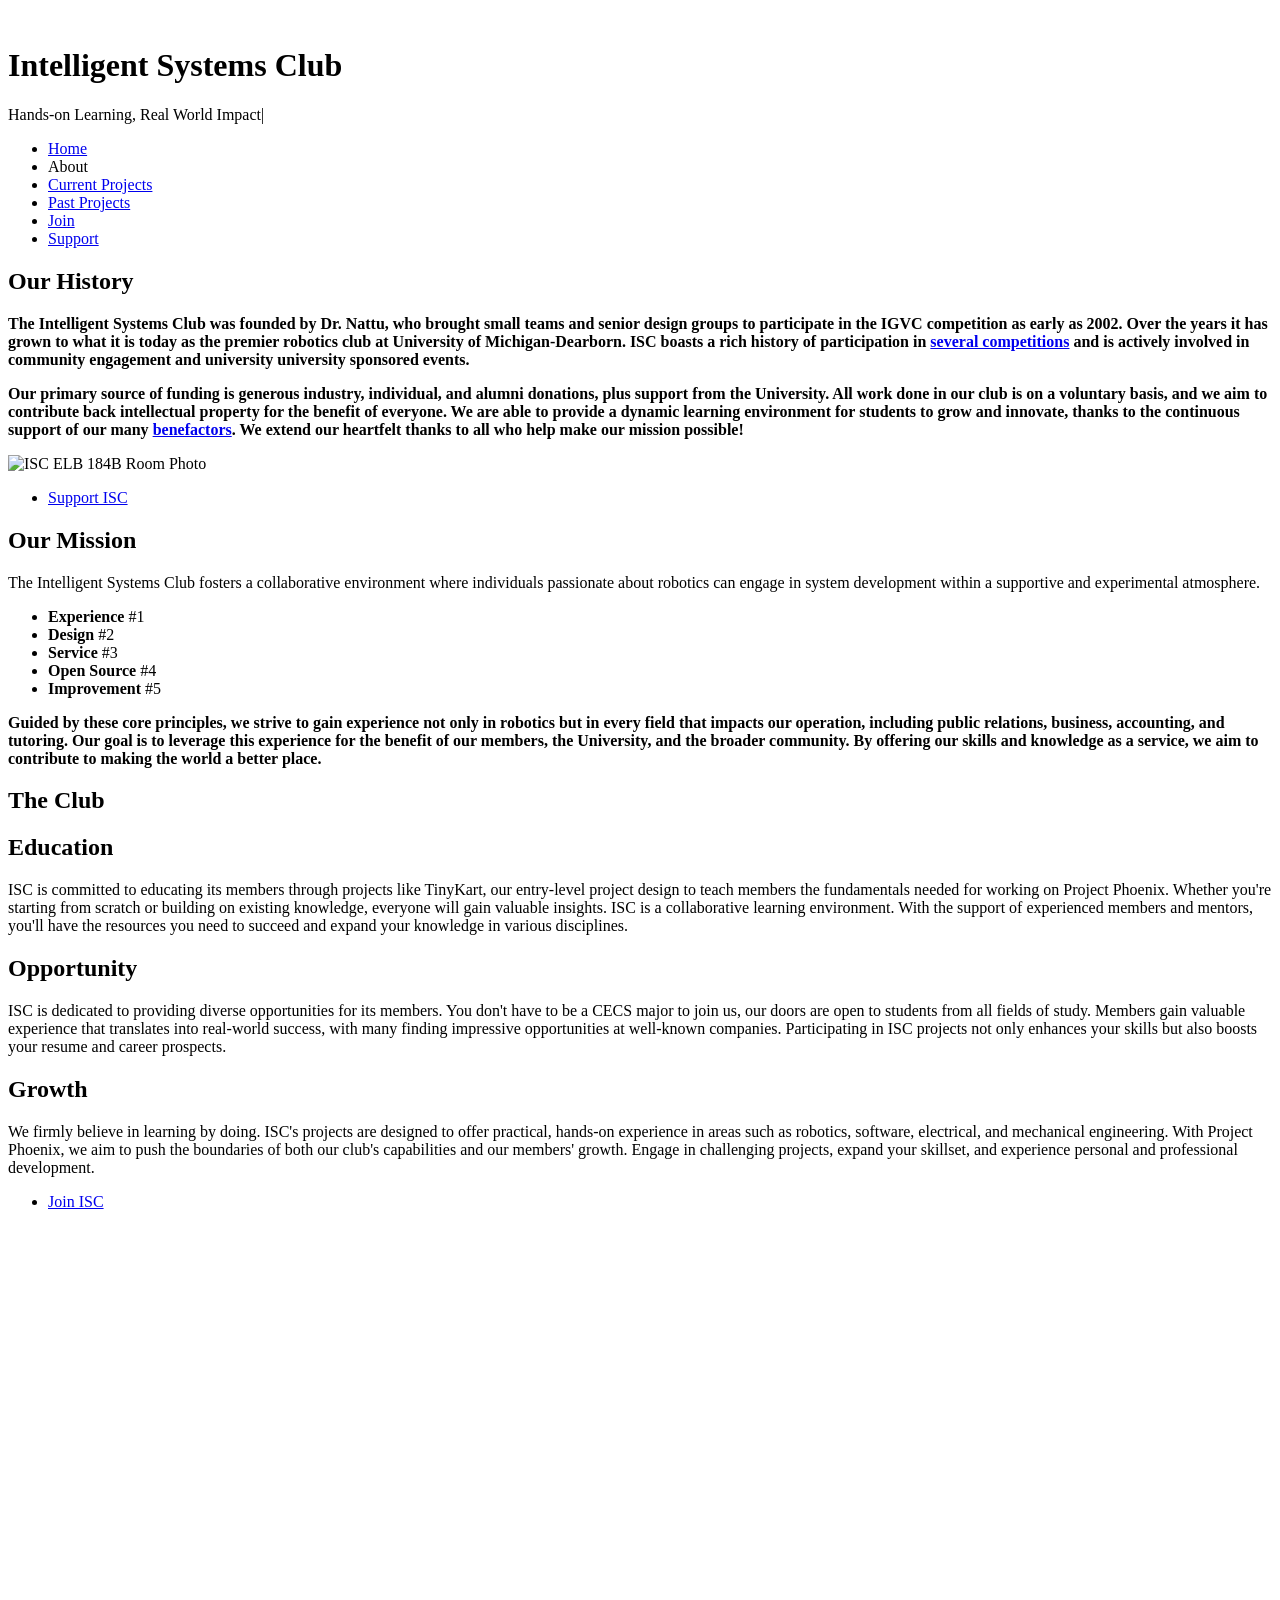
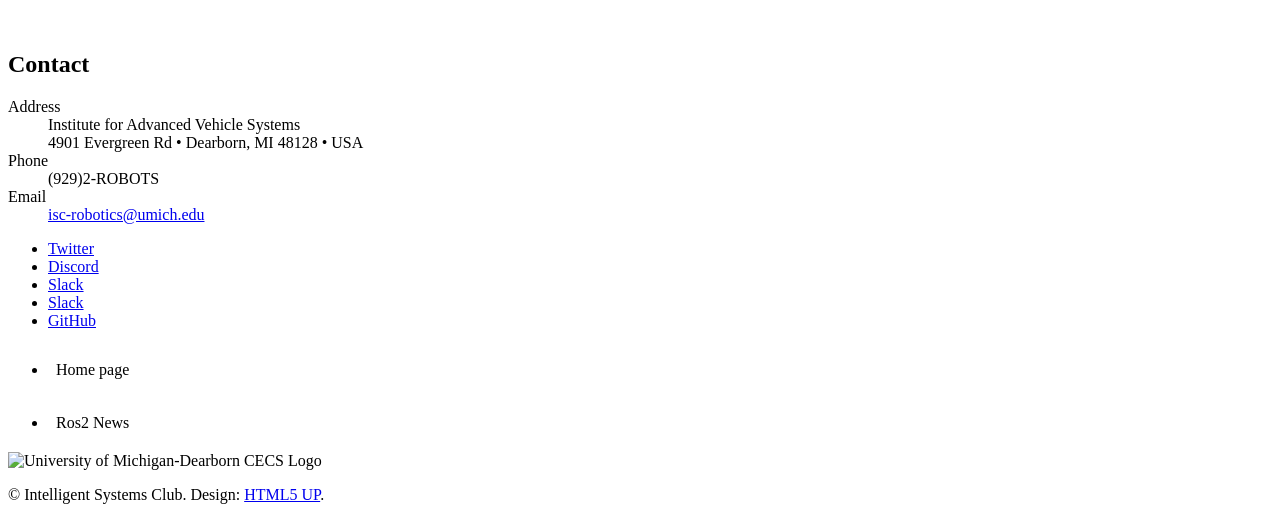
==== about.html @ 925c2d6f "Merge remote-tracking branch 'upstream/main'" ====
<!DOCTYPE HTML>
<html lang="en">
	<head>
		<title>Intelligent Systems Club</title>
		<meta charset="utf-8" />
		<meta name="viewport" content="width=device-width, initial-scale=1, user-scalable=no" />
		<link rel="icon" type="image/png" href="images/flavicon.png"/>
		<link rel="stylesheet" href="sass/bin/main.css" />
		<noscript><link rel="stylesheet" href="sass/bin/noscript.css" /></noscript>
	</head>
	<body class="is-preload">

		<!-- Wrapper -->
		<div id="wrapper">

				<!-- Header -->
				<header id="header" class="alt">
					<span class="logo"><img src="images/logo.svg" alt="" /></span>
					<h1>Intelligent Systems Club</h1>
					<p id="splash-text" style="white-space: pre">Sometimes the things we build are smart.</p>
				</header>
				<!-- Nav -->
				<nav id="nav">
					<ul>
						<li><a href="index.html">Home</a></li>
						<li><a class="active">About</a></li>
						<li><a href="current-teams.html">Current Projects</a></li>
						<li><a href="past-teams.html">Past Projects</a></li>
						<li><a href="join.html">Join</a></li>
						<li><a href="sponsors.html">Support</a></li>
					</ul>
				</nav>

				<!-- Main -->
				<div id="main">

					<!-- History -->
					<section id="history" class="main special">
						<div class="spotlight">
							<div class="content">
								<header class="major">
									<h2>Our History</h2>
								</header>
								<b>
								<p>
									The Intelligent Systems Club was founded by Dr. Nattu, who brought small teams and senior design groups to
									participate in the IGVC competition as early as 2002. Over the years it has grown to what it is today as the premier 
									robotics club at University of Michigan-Dearborn. ISC boasts a rich history of participation in 
									<a href="past-teams.html">several competitions</a> and is actively involved in community engagement and university
									university sponsored events.
								</p>
								<p>
									Our primary source of funding is generous industry, individual, and alumni donations, plus support from the University.
									All work done in our club is on a voluntary basis, and we aim to contribute back intellectual property for the benefit of
									everyone. We are able to provide a dynamic learning environment for students to grow and innovate, thanks to the continuous 
									support of our many <a href="sponsors.html">benefactors</a>. We extend our heartfelt thanks to all who help make our mission possible!
									
									
								</p>
							</b>
							</div>
							<span class="image"><img src="images/history.jpg" alt="ISC ELB 184B Room Photo" /></span>
						</div>
						<footer class="major">
							<ul class="actions special">
								
								<li><a href="https://leadersandbest.umich.edu/find/#!/give/basket/fund/326936" class="button primary">Support ISC</a></li>
							</ul>
						</footer>
					</section>
				
					<!-- Goals -->
					<section id="purpose" class="main special">
						<header class="major">
							<h2>Our Mission</h2>
							<p>
								The Intelligent Systems Club fosters a collaborative environment where 
								individuals passionate about robotics can engage in system development 
								within a supportive and experimental atmosphere.
							</p>
						</header>
						<ul class="statistics">
							<li class="style1">
								<span class="icon solid fa-graduation-cap"></span>
								<strong>Experience</strong> #1
							</li>
							<li class="style2">
								<span class="icon solid fa-drafting-compass"></span>
								<strong>Design</strong> #2
							</li>
							<li class="style3">
								<span class="icon solid fa-hands"></span>
								<strong>Service</strong> #3
							</li>
							<li class="style4">
								<span class="icon brands fa-osi"></span>
								<strong>Open Source</strong> #4
							</li>
							<li class="style5">
								<span class="icon solid fa-arrow-alt-circle-up"></span>
								<strong>Improvement</strong> #5
							</li>
						</ul>
						<p class="content">
							<b>
								Guided by these core principles, we strive to gain experience 
								not only in robotics but in every field that impacts our 
								operation, including public relations, business, accounting, 
								and tutoring. Our goal is to leverage this experience for the 
								benefit of our members, the University, and the broader 
								community. By offering our skills and knowledge as a service, 
								we aim to contribute to making the world a better place.</b>
						</p>
						
					</section>

				<!-- The Club -->
				<section id="purpose" class="main special">
					<header class="major">
						<h1>The Club</h1>
						<h2><b>Education</b></h2>
						<p> ISC is committed to educating its members through projects 
							like TinyKart, our entry-level project design to teach members
							the fundamentals needed for working on Project Phoenix.
							Whether you're starting from scratch or building on existing 
							knowledge, everyone will gain valuable insights. ISC is a  
							collaborative learning environment. With the support of 
							experienced members and mentors, you'll have the resources you 
							need to succeed and expand your knowledge in various disciplines. </p>
						<h2><b>Opportunity</b></h2>
						<p> ISC is dedicated to providing diverse opportunities for its members. 
							You don't have to be a CECS major to join us, our doors are open to 
							students from all fields of study. Members gain valuable experience 
							that translates into real-world success, with many finding impressive 
							opportunities at well-known companies. Participating in ISC projects 
							not only enhances your skills but also boosts your resume and career 
							prospects. </p>
						<h2><b>Growth</b></h2>
						<p> We firmly believe in learning by doing. ISC's projects are designed 
							to offer practical, hands-on experience in areas such as robotics, 
							software, electrical, and mechanical engineering. With Project Phoenix, 
							we aim to push the boundaries of both our club's capabilities and our 
							members' growth. Engage in challenging projects, expand your skillset, 
							and experience personal and professional development. </p>
					</header>
					
					
					<footer class="major">
						<ul class="actions special">
							<li><a href="join.html" class="button primary">Join ISC</a></li>
							
						</ul>
					</footer>
				</section>

			</div>

			<!-- Footer -->
			<footer id="footer">
				<section>
					<dl class="alt">
						<iframe src="https://calendar.google.com/calendar/embed?height=400&amp;wkst=1&amp;bgcolor=%23ffffff&amp;ctz=America%2FNew_York&amp;src=aXNjLXJvYm90aWNzQHVtaWNoLmVkdQ&amp;src=YWRkcmVzc2Jvb2sjY29udGFjdHNAZ3JvdXAudi5jYWxlbmRhci5nb29nbGUuY29t&amp;src=ZW4udXNhI2hvbGlkYXlAZ3JvdXAudi5jYWxlbmRhci5nb29nbGUuY29t&amp;color=%23039BE5&amp;color=%2333B679&amp;color=%230B8043&amp;showTitle=0&amp;showNav=0&amp;showDate=0&amp;showPrint=0&amp;showTabs=0&amp;showCalendars=0&amp;showTz=1&amp;mode=AGENDA" style="border-width:0" width="400" height="400" frameborder="0" scrolling="no"></iframe>
					</dl>
				</section>
				<section>
					<h2>Contact</h2>
					<dl class="alt">
						<dt>Address</dt>
						<dd>Institute for Advanced Vehicle Systems</dd>
						<dd>4901 Evergreen Rd &bull; Dearborn, MI 48128 &bull; USA</dd>
						<dt>Phone</dt>
						<dd>(929)2-ROBOTS</dd>
						<dt>Email</dt>
						<dd><a href="mailto:isc-robotics@umich.edu">isc-robotics@umich.edu</a></dd>
					</dl>
					<ul class="icons">
						<li><a href="https://twitter.com/iscumd" class="icon brands fa-twitter alt"><span class="label">Twitter</span></a></li>
						<li><a href="https://discord.gg/rFYJDWbCYq" class="icon brands fa-discord alt"><span class="label">Discord</span></a></li>
						<li><a href="https://iscumd.slack.com" class="icon brands fa-slack alt"><span class="label">Slack</span></a></li>
						<li><a href="https://www.youtube.com/channel/UCKsVvxFOK8rj25WXCyK6qrA" class="icon brands fa-youtube alt"><span class="label">Slack</span></a></li>
						<li><a href="https://github.com/iscumd" class="icon brands fa-github alt"><span class="label">GitHub</span></a></li>
						<p><li><a href="http://www.iscumd.com/" class='fas fa-home' style='font-size:32px'></a>&nbsp;&nbsp;Home page </p></li>
						<p><li><a href="https://www.openrobotics.org/blog/tag/ROS+2" class='fas fa-robot' style='font-size:32px'></a>&nbsp;&nbsp;Ros2 News</p></li>
					</ul>
				</section>
				<img src="images/CECS_marketing_white_HEX_LOGO.png" style="height: 50%; width: 50%; object-fit: contain" alt="University of Michigan-Dearborn CECS Logo"> 
				<p class="copyright">&copy; Intelligent Systems Club. Design: <a href="https://html5up.net">HTML5 UP</a>.</p>
			</footer>

		</div>
		<i class="fa-solid fa-robot"></i>
		<!-- Scripts -->
		<script src="js/jquery.min.js"></script>
		<script src="js/jquery.scrollex.min.js"></script>
		<script src="js/jquery.scrolly.min.js"></script>
		<script src="js/browser.min.js"></script>
		<script src="js/breakpoints.min.js"></script>
		<script src="js/util.js"></script>
		<script src="js/main.js"></script>
		<!-- This last one is our custom script, change it if needed-->
		<script src="js/common.js"></script>

	</body>
</html>
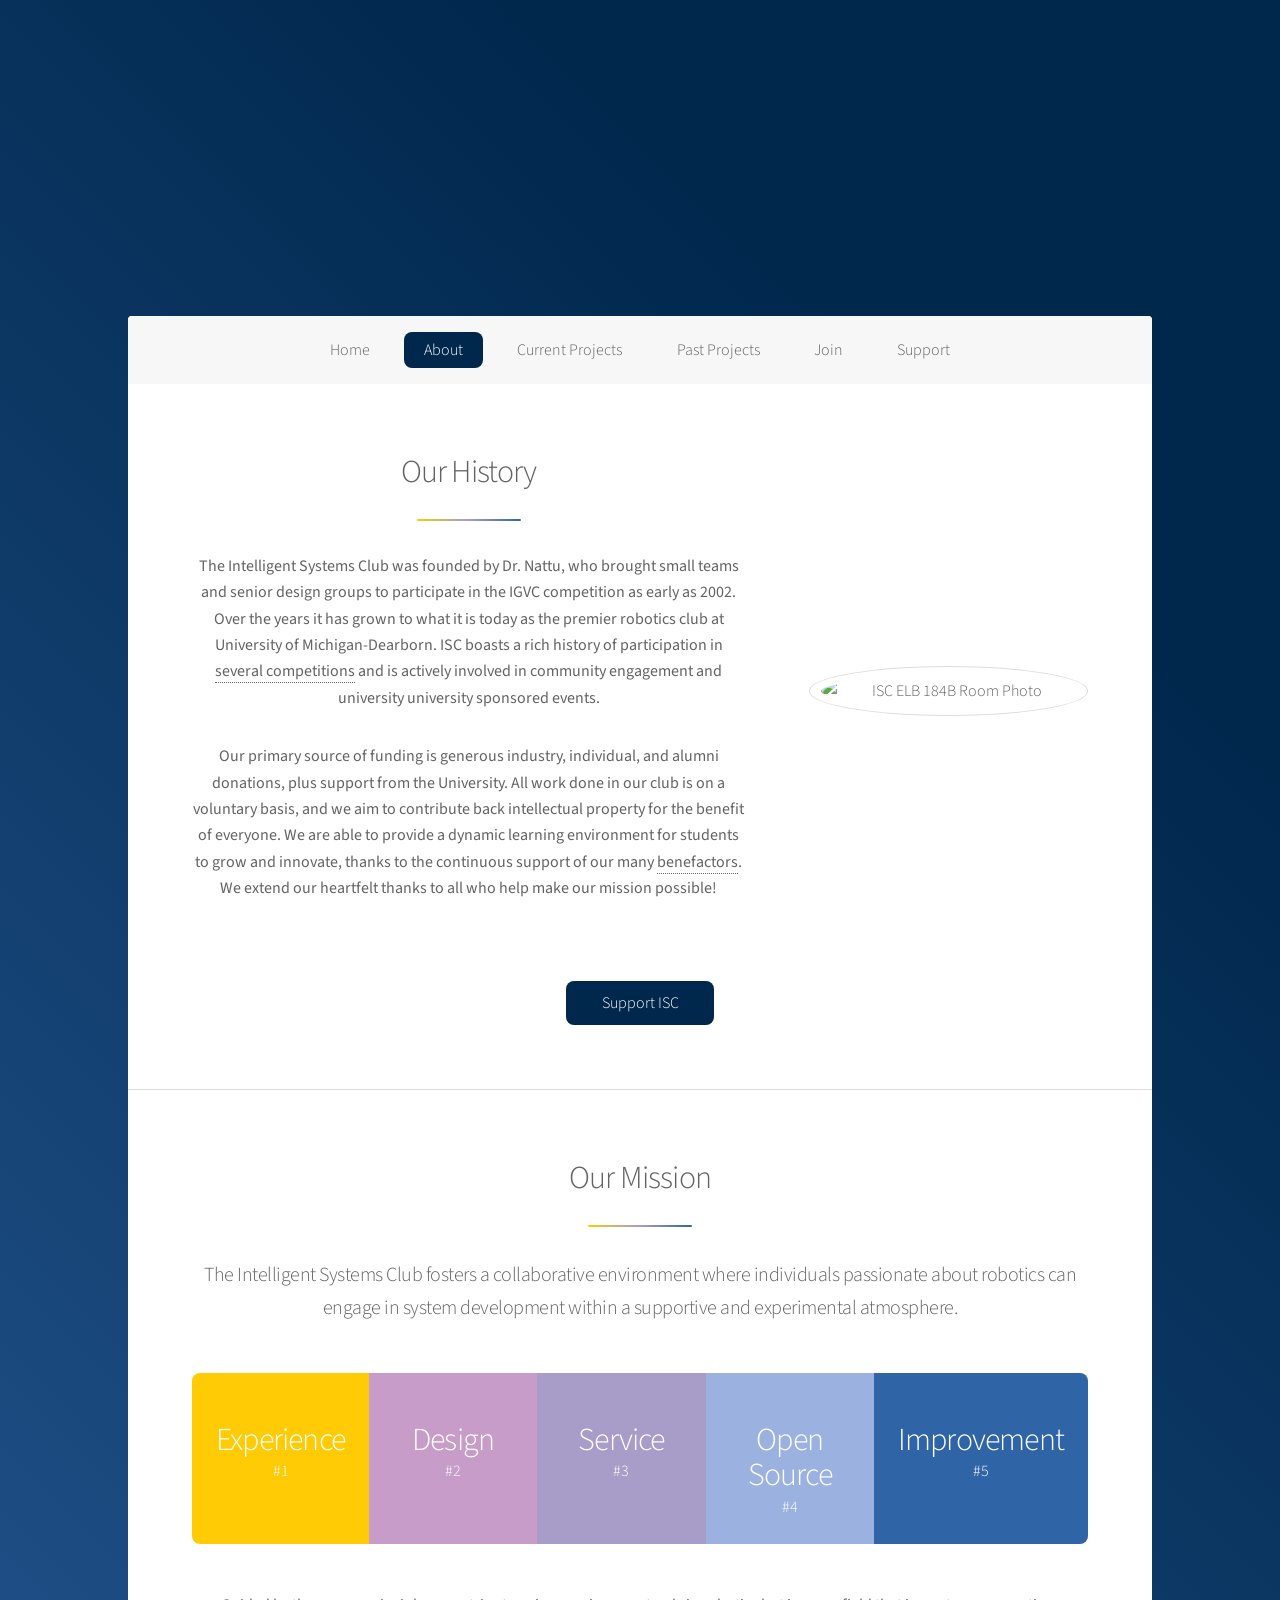
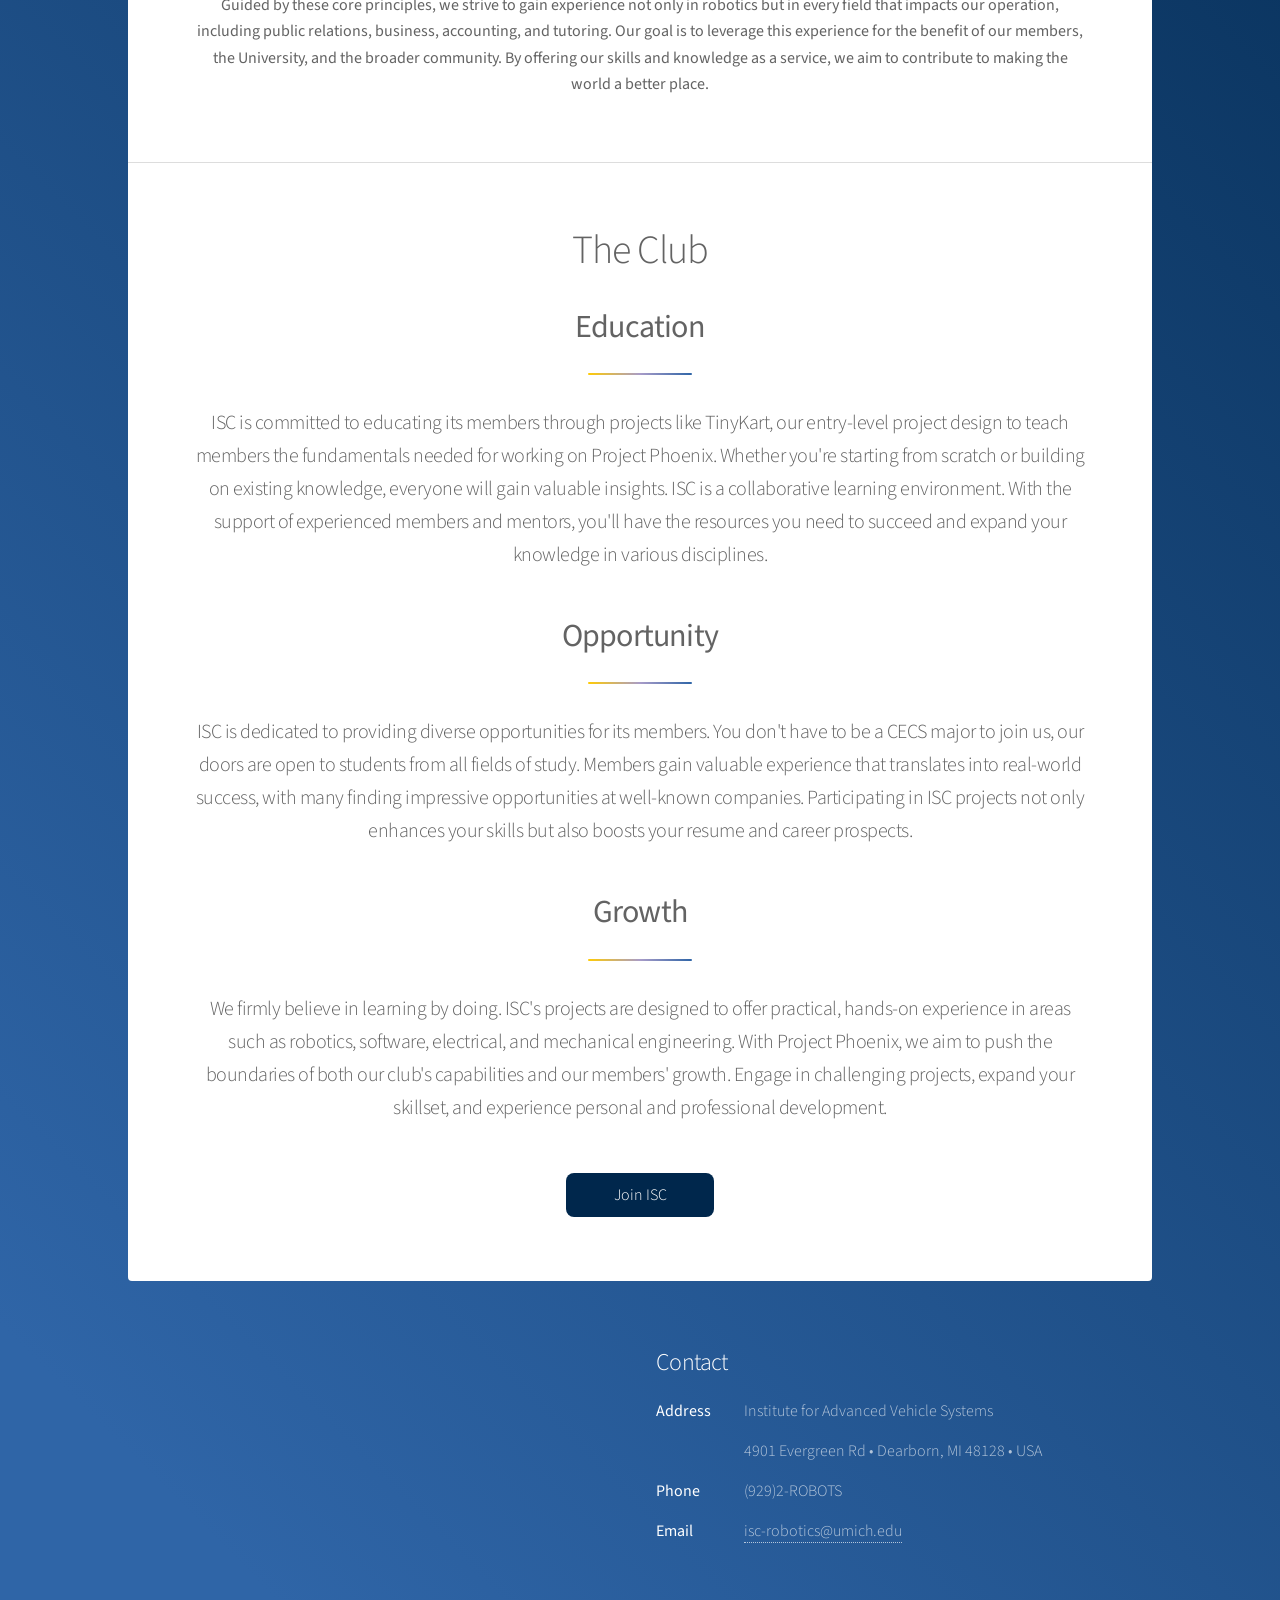
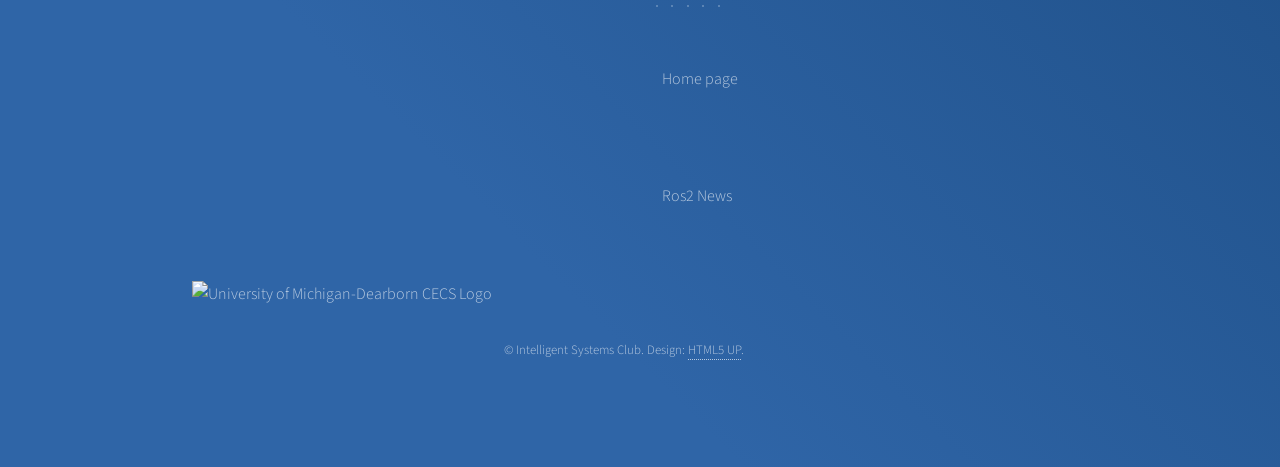
==== commit a39e4603: "Merge remote-tracking branch 'upstream/main'" ====
--- a/about.html
+++ b/about.html
@@ -12,10 +12,21 @@
 
 		<!-- Wrapper -->
 		<div id="wrapper">
+			<!-- The sliding background images -->
+			<div class="slideshow-container">
+				<div class="slideshow">					
+					<div class="slide" style="background-image: url('images/Evan.jpg');"></div>
+					<div class="slide" style="background-image: url('images/yeti_squad.jpg');"></div>
+					<div class="slide" style="background-image: url('images/team_arms.jpg');"></div>
+					<div class="slide" style="background-image: url('images/Phoenix.jpg');"></div>
+				</div>
+			</div>
 
 				<!-- Header -->
 				<header id="header" class="alt">
-					<span class="logo"><img src="images/logo.svg" alt="" /></span>
+					<span class="logo">
+						<a href="index.html"><img src="images/logo.svg" alt="" /> </a>
+					</span>
 					<h1>Intelligent Systems Club</h1>
 					<p id="splash-text" style="white-space: pre">Sometimes the things we build are smart.</p>
 				</header>
@@ -101,7 +112,7 @@
 								<strong>Improvement</strong> #5
 							</li>
 						</ul>
-						<p class="content">
+						<p>
 							<b>
 								Guided by these core principles, we strive to gain experience 
 								not only in robotics but in every field that impacts our 
@@ -159,7 +170,18 @@
 			<footer id="footer">
 				<section>
 					<dl class="alt">
-						<iframe src="https://calendar.google.com/calendar/embed?height=400&amp;wkst=1&amp;bgcolor=%23ffffff&amp;ctz=America%2FNew_York&amp;src=aXNjLXJvYm90aWNzQHVtaWNoLmVkdQ&amp;src=YWRkcmVzc2Jvb2sjY29udGFjdHNAZ3JvdXAudi5jYWxlbmRhci5nb29nbGUuY29t&amp;src=ZW4udXNhI2hvbGlkYXlAZ3JvdXAudi5jYWxlbmRhci5nb29nbGUuY29t&amp;color=%23039BE5&amp;color=%2333B679&amp;color=%230B8043&amp;showTitle=0&amp;showNav=0&amp;showDate=0&amp;showPrint=0&amp;showTabs=0&amp;showCalendars=0&amp;showTz=1&amp;mode=AGENDA" style="border-width:0" width="400" height="400" frameborder="0" scrolling="no"></iframe>
+						<div class="calendar-container">
+						
+							<iframe
+							src="https://calendar.google.com/calendar/embed?height=400&amp;wkst=1&amp;bgcolor=%23ffffff&amp;ctz=America%2FNew_York&amp;src=aXNjLXJvYm90aWNzQHVtaWNoLmVkdQ&amp;src=YWRkcmVzc2Jvb2sjY29udGFjdHNAZ3JvdXAudi5jYWxlbmRhci5nb29nbGUuY29t&amp;src=ZW4udXNhI2hvbGlkYXlAZ3JvdXAudi5jYWxlbmRhci5nb29nbGUuY29t&amp;color=%23039BE5&amp;color=%2333B679&amp;color=%230B8043&amp;showTitle=0&amp;showNav=0&amp;showDate=0&amp;showPrint=0&amp;showTabs=0&amp;showCalendars=0&amp;showTz=1&amp;mode=AGENDA"
+							style="border-width:0"
+							width="400"
+							height="400"
+							frameborder="0"
+							scrolling="no"
+						  ></iframe>
+						
+						</div>
 					</dl>
 				</section>
 				<section>
@@ -174,7 +196,8 @@
 						<dd><a href="mailto:isc-robotics@umich.edu">isc-robotics@umich.edu</a></dd>
 					</dl>
 					<ul class="icons">
-						<li><a href="https://twitter.com/iscumd" class="icon brands fa-twitter alt"><span class="label">Twitter</span></a></li>
+						<li><a href="https://www.instagram.com/umd_isc?utm_source=qr&igsh=MWVpdGk3aW53cjJ4Nw==" 
+							class="icon brands fa-instagram alt"><span class="label">instagram</span></a></li>
 						<li><a href="https://discord.gg/rFYJDWbCYq" class="icon brands fa-discord alt"><span class="label">Discord</span></a></li>
 						<li><a href="https://iscumd.slack.com" class="icon brands fa-slack alt"><span class="label">Slack</span></a></li>
 						<li><a href="https://www.youtube.com/channel/UCKsVvxFOK8rj25WXCyK6qrA" class="icon brands fa-youtube alt"><span class="label">Slack</span></a></li>
--- a/sass/bin/main.css
+++ b/sass/bin/main.css
@@ -0,0 +1,3363 @@
+@import url(fontawesome-all.min.css);
+@import "https://fonts.googleapis.com/css?family=Source+Sans+Pro:300,400";
+/*
+	Stellar by HTML5 UP
+	html5up.net | @ajlkn
+	Free for personal and commercial use under the CCA 3.0 license (html5up.net/license)
+*/
+html,
+body,
+div,
+span,
+applet,
+object,
+iframe,
+h1,
+h2,
+h3,
+h4,
+h5,
+h6,
+p,
+blockquote,
+pre,
+a,
+abbr,
+acronym,
+address,
+big,
+cite,
+code,
+del,
+dfn,
+em,
+img,
+ins,
+kbd,
+q,
+s,
+samp,
+small,
+strike,
+strong,
+sub,
+sup,
+tt,
+var,
+b,
+u,
+i,
+center,
+dl,
+dt,
+dd,
+ol,
+ul,
+li,
+fieldset,
+form,
+label,
+legend,
+table,
+caption,
+tbody,
+tfoot,
+thead,
+tr,
+th,
+td,
+article,
+aside,
+canvas,
+details,
+embed,
+figure,
+figcaption,
+footer,
+header,
+hgroup,
+menu,
+nav,
+output,
+ruby,
+section,
+summary,
+time,
+mark,
+audio,
+video {
+  margin: 0;
+  padding: 0;
+  border: 0;
+  font-size: 100%;
+  font: inherit;
+  vertical-align: baseline;
+}
+
+article,
+aside,
+details,
+figcaption,
+figure,
+footer,
+header,
+hgroup,
+menu,
+nav,
+section {
+  display: block;
+}
+
+body {
+  line-height: 1;
+}
+
+ol,
+ul {
+  list-style: none;
+}
+
+blockquote,
+q {
+  quotes: none;
+}
+blockquote:before,
+blockquote:after,
+q:before,
+q:after {
+  content: "";
+  content: none;
+}
+
+table {
+  border-collapse: collapse;
+  border-spacing: 0;
+}
+
+body {
+  -webkit-text-size-adjust: none;
+}
+
+mark {
+  background-color: transparent;
+  color: inherit;
+}
+
+input::-moz-focus-inner {
+  border: 0;
+  padding: 0;
+}
+
+input,
+select,
+textarea {
+  -moz-appearance: none;
+  -webkit-appearance: none;
+  -ms-appearance: none;
+  appearance: none;
+}
+
+/* Basic */
+@-ms-viewport {
+  width: device-width;
+}
+body {
+  -ms-overflow-style: scrollbar;
+}
+
+@media screen and (max-width: 480px) {
+  html,
+  body {
+    min-width: 320px;
+  }
+}
+html {
+  box-sizing: border-box;
+}
+
+*,
+*:before,
+*:after {
+  box-sizing: inherit;
+}
+
+body {
+  background-color: #935d8c;
+  background-image: url("images/overlay.png"),
+    -moz-linear-gradient(45deg, #2f65a7 15%, #00274c 85%);
+  background-image: url("images/overlay.png"),
+    -webkit-linear-gradient(45deg, #2f65a7 15%, #00274c 85%);
+  background-image: url("images/overlay.png"),
+    -ms-linear-gradient(45deg, #2f65a7 15%, #00274c 85%);
+  background-image: url("images/overlay.png"),
+    linear-gradient(45deg, #2f65a7 15%, #00274c 85%);
+}
+body.is-preload *,
+body.is-preload *:before,
+body.is-preload *:after {
+  -moz-animation: none !important;
+  -webkit-animation: none !important;
+  -ms-animation: none !important;
+  animation: none !important;
+  -moz-transition: none !important;
+  -webkit-transition: none !important;
+  -ms-transition: none !important;
+  transition: none !important;
+}
+
+/* Type */
+body {
+  background-color: #935d8c;
+  color: rgba(255, 255, 255, 0.65);
+}
+
+body,
+input,
+select,
+textarea {
+  font-family: "Source Sans Pro", Helvetica, sans-serif;
+  font-size: 17pt;
+  font-weight: 300;
+  line-height: 1.65;
+}
+@media screen and (max-width: 1680px) {
+  body,
+  input,
+  select,
+  textarea {
+    font-size: 14pt;
+  }
+}
+@media screen and (max-width: 1280px) {
+  body,
+  input,
+  select,
+  textarea {
+    font-size: 12pt;
+  }
+}
+@media screen and (max-width: 360px) {
+  body,
+  input,
+  select,
+  textarea {
+    font-size: 11pt;
+  }
+}
+
+a {
+  -moz-transition: color 0.2s ease, border-bottom 0.2s ease;
+  -webkit-transition: color 0.2s ease, border-bottom 0.2s ease;
+  -ms-transition: color 0.2s ease, border-bottom 0.2s ease;
+  transition: color 0.2s ease, border-bottom 0.2s ease;
+  text-decoration: none;
+  border-bottom: dotted 1px;
+  color: inherit;
+}
+a:hover {
+  border-bottom-color: transparent;
+}
+
+strong,
+b {
+  font-weight: 400;
+}
+
+em,
+i {
+  font-style: italic;
+}
+
+p {
+  margin: 0 0 2em 0;
+}
+p.content {
+  -moz-columns: 20em 2;
+  -webkit-columns: 20em 2;
+  -ms-columns: 20em 2;
+  columns: 20em 2;
+  -moz-column-gap: 2em;
+  -webkit-column-gap: 2em;
+  -ms-column-gap: 2em;
+  column-gap: 2em;
+  text-align: justify;
+}
+
+h1,
+h2,
+h3,
+h4,
+h5,
+h6 {
+  font-weight: 300;
+  line-height: 1.5;
+  margin: 0 0 0.7em 0;
+  letter-spacing: -0.025em;
+}
+h1 a,
+h2 a,
+h3 a,
+h4 a,
+h5 a,
+h6 a {
+  color: inherit;
+  text-decoration: none;
+}
+
+h1 {
+  font-size: 2.5em;
+  line-height: 1.2;
+}
+
+h2 {
+  font-size: 1.5em;
+}
+
+h3 {
+  font-size: 1.25em;
+}
+
+h4 {
+  font-size: 1.1em;
+}
+
+h5 {
+  font-size: 0.9em;
+}
+
+h6 {
+  font-size: 0.7em;
+}
+
+@media screen and (max-width: 736px) {
+  h1 {
+    font-size: 2em;
+  }
+}
+sub {
+  font-size: 0.8em;
+  position: relative;
+  top: 0.5em;
+}
+
+sup {
+  font-size: 0.8em;
+  position: relative;
+  top: -0.5em;
+}
+
+blockquote {
+  border-left: solid 4px;
+  font-style: italic;
+  margin: 0 0 2em 0;
+  padding: 0.5em 0 0.5em 2em;
+}
+
+code {
+  border-radius: 8px;
+  border: solid 1px;
+  font-family: "Courier New", monospace;
+  font-size: 0.9em;
+  margin: 0 0.25em;
+  padding: 0.25em 0.65em;
+}
+
+pre {
+  -webkit-overflow-scrolling: touch;
+  font-family: "Courier New", monospace;
+  font-size: 0.9em;
+  margin: 0 0 2em 0;
+}
+pre code {
+  display: block;
+  line-height: 1.75;
+  padding: 1em 1.5em;
+  overflow-x: auto;
+}
+
+hr {
+  border: 0;
+  border-bottom: solid 1px;
+  margin: 2em 0;
+}
+hr.major {
+  margin: 3em 0;
+}
+
+.align-left {
+  text-align: left;
+}
+
+.align-center {
+  text-align: center;
+}
+
+.align-right {
+  text-align: right;
+}
+
+input,
+select,
+textarea {
+  color: #ffffff;
+}
+
+a:hover {
+  color: #ffffff;
+}
+
+strong,
+b {
+  color: #ffffff;
+}
+
+h1,
+h2,
+h3,
+h4,
+h5,
+h6 {
+  color: #ffffff;
+}
+
+blockquote {
+  border-left-color: rgba(255, 255, 255, 0.35);
+}
+
+code {
+  background: rgba(255, 255, 255, 0.075);
+  border-color: rgba(255, 255, 255, 0.35);
+}
+
+hr {
+  border-bottom-color: rgba(255, 255, 255, 0.35);
+}
+
+/* Row */
+.row {
+  display: flex;
+  flex-wrap: wrap;
+  box-sizing: border-box;
+  align-items: stretch;
+}
+.row > * {
+  box-sizing: border-box;
+}
+.row.gtr-uniform > * > :last-child {
+  margin-bottom: 0;
+}
+.row.aln-left {
+  justify-content: flex-start;
+}
+.row.aln-center {
+  justify-content: center;
+}
+.row.aln-right {
+  justify-content: flex-end;
+}
+.row.aln-top {
+  align-items: flex-start;
+}
+.row.aln-middle {
+  align-items: center;
+}
+.row.aln-bottom {
+  align-items: flex-end;
+}
+.row > .imp {
+  order: -1;
+}
+.row > .col-1 {
+  width: 8.3333333333%;
+}
+.row > .off-1 {
+  margin-left: 8.3333333333%;
+}
+.row > .col-2 {
+  width: 16.6666666667%;
+}
+.row > .off-2 {
+  margin-left: 16.6666666667%;
+}
+.row > .col-3 {
+  width: 25%;
+}
+.row > .off-3 {
+  margin-left: 25%;
+}
+.row > .col-4 {
+  width: 33.3333333333%;
+}
+.row > .off-4 {
+  margin-left: 33.3333333333%;
+}
+.row > .col-5 {
+  width: 41.6666666667%;
+}
+.row > .off-5 {
+  margin-left: 41.6666666667%;
+}
+.row > .col-6 {
+  width: 50%;
+}
+.row > .off-6 {
+  margin-left: 50%;
+}
+.row > .col-7 {
+  width: 58.3333333333%;
+}
+.row > .off-7 {
+  margin-left: 58.3333333333%;
+}
+.row > .col-8 {
+  width: 66.6666666667%;
+}
+.row > .off-8 {
+  margin-left: 66.6666666667%;
+}
+.row > .col-9 {
+  width: 75%;
+}
+.row > .off-9 {
+  margin-left: 75%;
+}
+.row > .col-10 {
+  width: 83.3333333333%;
+}
+.row > .off-10 {
+  margin-left: 83.3333333333%;
+}
+.row > .col-11 {
+  width: 91.6666666667%;
+}
+.row > .off-11 {
+  margin-left: 91.6666666667%;
+}
+.row > .col-12 {
+  width: 100%;
+}
+.row > .off-12 {
+  margin-left: 100%;
+}
+.row.gtr-0 {
+  margin-top: 0;
+  margin-left: 0em;
+}
+.row.gtr-0 > * {
+  padding: 0 0 0 0em;
+}
+.row.gtr-0.gtr-uniform {
+  margin-top: 0em;
+}
+.row.gtr-0.gtr-uniform > * {
+  padding-top: 0em;
+}
+.row.gtr-25 {
+  margin-top: 0;
+  margin-left: -0.375em;
+}
+.row.gtr-25 > * {
+  padding: 0 0 0 0.375em;
+}
+.row.gtr-25.gtr-uniform {
+  margin-top: -0.375em;
+}
+.row.gtr-25.gtr-uniform > * {
+  padding-top: 0.375em;
+}
+.row.gtr-50 {
+  margin-top: 0;
+  margin-left: -0.75em;
+}
+.row.gtr-50 > * {
+  padding: 0 0 0 0.75em;
+}
+.row.gtr-50.gtr-uniform {
+  margin-top: -0.75em;
+}
+.row.gtr-50.gtr-uniform > * {
+  padding-top: 0.75em;
+}
+.row {
+  margin-top: 0;
+  margin-left: -1.5em;
+}
+.row > * {
+  padding: 0 0 0 1.5em;
+}
+.row.gtr-uniform {
+  margin-top: -1.5em;
+}
+.row.gtr-uniform > * {
+  padding-top: 1.5em;
+}
+.row.gtr-150 {
+  margin-top: 0;
+  margin-left: -2.25em;
+}
+.row.gtr-150 > * {
+  padding: 0 0 0 2.25em;
+}
+.row.gtr-150.gtr-uniform {
+  margin-top: -2.25em;
+}
+.row.gtr-150.gtr-uniform > * {
+  padding-top: 2.25em;
+}
+.row.gtr-200 {
+  margin-top: 0;
+  margin-left: -3em;
+}
+.row.gtr-200 > * {
+  padding: 0 0 0 3em;
+}
+.row.gtr-200.gtr-uniform {
+  margin-top: -3em;
+}
+.row.gtr-200.gtr-uniform > * {
+  padding-top: 3em;
+}
+@media screen and (max-width: 1680px) {
+  .row {
+    display: flex;
+    flex-wrap: wrap;
+    box-sizing: border-box;
+    align-items: stretch;
+  }
+  .row > * {
+    box-sizing: border-box;
+  }
+  .row.gtr-uniform > * > :last-child {
+    margin-bottom: 0;
+  }
+  .row.aln-left {
+    justify-content: flex-start;
+  }
+  .row.aln-center {
+    justify-content: center;
+  }
+  .row.aln-right {
+    justify-content: flex-end;
+  }
+  .row.aln-top {
+    align-items: flex-start;
+  }
+  .row.aln-middle {
+    align-items: center;
+  }
+  .row.aln-bottom {
+    align-items: flex-end;
+  }
+  .row > .imp-xlarge {
+    order: -1;
+  }
+  .row > .col-1-xlarge {
+    width: 8.3333333333%;
+  }
+  .row > .off-1-xlarge {
+    margin-left: 8.3333333333%;
+  }
+  .row > .col-2-xlarge {
+    width: 16.6666666667%;
+  }
+  .row > .off-2-xlarge {
+    margin-left: 16.6666666667%;
+  }
+  .row > .col-3-xlarge {
+    width: 25%;
+  }
+  .row > .off-3-xlarge {
+    margin-left: 25%;
+  }
+  .row > .col-4-xlarge {
+    width: 33.3333333333%;
+  }
+  .row > .off-4-xlarge {
+    margin-left: 33.3333333333%;
+  }
+  .row > .col-5-xlarge {
+    width: 41.6666666667%;
+  }
+  .row > .off-5-xlarge {
+    margin-left: 41.6666666667%;
+  }
+  .row > .col-6-xlarge {
+    width: 50%;
+  }
+  .row > .off-6-xlarge {
+    margin-left: 50%;
+  }
+  .row > .col-7-xlarge {
+    width: 58.3333333333%;
+  }
+  .row > .off-7-xlarge {
+    margin-left: 58.3333333333%;
+  }
+  .row > .col-8-xlarge {
+    width: 66.6666666667%;
+  }
+  .row > .off-8-xlarge {
+    margin-left: 66.6666666667%;
+  }
+  .row > .col-9-xlarge {
+    width: 75%;
+  }
+  .row > .off-9-xlarge {
+    margin-left: 75%;
+  }
+  .row > .col-10-xlarge {
+    width: 83.3333333333%;
+  }
+  .row > .off-10-xlarge {
+    margin-left: 83.3333333333%;
+  }
+  .row > .col-11-xlarge {
+    width: 91.6666666667%;
+  }
+  .row > .off-11-xlarge {
+    margin-left: 91.6666666667%;
+  }
+  .row > .col-12-xlarge {
+    width: 100%;
+  }
+  .row > .off-12-xlarge {
+    margin-left: 100%;
+  }
+  .row.gtr-0 {
+    margin-top: 0;
+    margin-left: 0em;
+  }
+  .row.gtr-0 > * {
+    padding: 0 0 0 0em;
+  }
+  .row.gtr-0.gtr-uniform {
+    margin-top: 0em;
+  }
+  .row.gtr-0.gtr-uniform > * {
+    padding-top: 0em;
+  }
+  .row.gtr-25 {
+    margin-top: 0;
+    margin-left: -0.375em;
+  }
+  .row.gtr-25 > * {
+    padding: 0 0 0 0.375em;
+  }
+  .row.gtr-25.gtr-uniform {
+    margin-top: -0.375em;
+  }
+  .row.gtr-25.gtr-uniform > * {
+    padding-top: 0.375em;
+  }
+  .row.gtr-50 {
+    margin-top: 0;
+    margin-left: -0.75em;
+  }
+  .row.gtr-50 > * {
+    padding: 0 0 0 0.75em;
+  }
+  .row.gtr-50.gtr-uniform {
+    margin-top: -0.75em;
+  }
+  .row.gtr-50.gtr-uniform > * {
+    padding-top: 0.75em;
+  }
+  .row {
+    margin-top: 0;
+    margin-left: -1.5em;
+  }
+  .row > * {
+    padding: 0 0 0 1.5em;
+  }
+  .row.gtr-uniform {
+    margin-top: -1.5em;
+  }
+  .row.gtr-uniform > * {
+    padding-top: 1.5em;
+  }
+  .row.gtr-150 {
+    margin-top: 0;
+    margin-left: -2.25em;
+  }
+  .row.gtr-150 > * {
+    padding: 0 0 0 2.25em;
+  }
+  .row.gtr-150.gtr-uniform {
+    margin-top: -2.25em;
+  }
+  .row.gtr-150.gtr-uniform > * {
+    padding-top: 2.25em;
+  }
+  .row.gtr-200 {
+    margin-top: 0;
+    margin-left: -3em;
+  }
+  .row.gtr-200 > * {
+    padding: 0 0 0 3em;
+  }
+  .row.gtr-200.gtr-uniform {
+    margin-top: -3em;
+  }
+  .row.gtr-200.gtr-uniform > * {
+    padding-top: 3em;
+  }
+}
+@media screen and (max-width: 1280px) {
+  .row {
+    display: flex;
+    flex-wrap: wrap;
+    box-sizing: border-box;
+    align-items: stretch;
+  }
+  .row > * {
+    box-sizing: border-box;
+  }
+  .row.gtr-uniform > * > :last-child {
+    margin-bottom: 0;
+  }
+  .row.aln-left {
+    justify-content: flex-start;
+  }
+  .row.aln-center {
+    justify-content: center;
+  }
+  .row.aln-right {
+    justify-content: flex-end;
+  }
+  .row.aln-top {
+    align-items: flex-start;
+  }
+  .row.aln-middle {
+    align-items: center;
+  }
+  .row.aln-bottom {
+    align-items: flex-end;
+  }
+  .row > .imp-large {
+    order: -1;
+  }
+  .row > .col-1-large {
+    width: 8.3333333333%;
+  }
+  .row > .off-1-large {
+    margin-left: 8.3333333333%;
+  }
+  .row > .col-2-large {
+    width: 16.6666666667%;
+  }
+  .row > .off-2-large {
+    margin-left: 16.6666666667%;
+  }
+  .row > .col-3-large {
+    width: 25%;
+  }
+  .row > .off-3-large {
+    margin-left: 25%;
+  }
+  .row > .col-4-large {
+    width: 33.3333333333%;
+  }
+  .row > .off-4-large {
+    margin-left: 33.3333333333%;
+  }
+  .row > .col-5-large {
+    width: 41.6666666667%;
+  }
+  .row > .off-5-large {
+    margin-left: 41.6666666667%;
+  }
+  .row > .col-6-large {
+    width: 50%;
+  }
+  .row > .off-6-large {
+    margin-left: 50%;
+  }
+  .row > .col-7-large {
+    width: 58.3333333333%;
+  }
+  .row > .off-7-large {
+    margin-left: 58.3333333333%;
+  }
+  .row > .col-8-large {
+    width: 66.6666666667%;
+  }
+  .row > .off-8-large {
+    margin-left: 66.6666666667%;
+  }
+  .row > .col-9-large {
+    width: 75%;
+  }
+  .row > .off-9-large {
+    margin-left: 75%;
+  }
+  .row > .col-10-large {
+    width: 83.3333333333%;
+  }
+  .row > .off-10-large {
+    margin-left: 83.3333333333%;
+  }
+  .row > .col-11-large {
+    width: 91.6666666667%;
+  }
+  .row > .off-11-large {
+    margin-left: 91.6666666667%;
+  }
+  .row > .col-12-large {
+    width: 100%;
+  }
+  .row > .off-12-large {
+    margin-left: 100%;
+  }
+  .row.gtr-0 {
+    margin-top: 0;
+    margin-left: 0em;
+  }
+  .row.gtr-0 > * {
+    padding: 0 0 0 0em;
+  }
+  .row.gtr-0.gtr-uniform {
+    margin-top: 0em;
+  }
+  .row.gtr-0.gtr-uniform > * {
+    padding-top: 0em;
+  }
+  .row.gtr-25 {
+    margin-top: 0;
+    margin-left: -0.375em;
+  }
+  .row.gtr-25 > * {
+    padding: 0 0 0 0.375em;
+  }
+  .row.gtr-25.gtr-uniform {
+    margin-top: -0.375em;
+  }
+  .row.gtr-25.gtr-uniform > * {
+    padding-top: 0.375em;
+  }
+  .row.gtr-50 {
+    margin-top: 0;
+    margin-left: -0.75em;
+  }
+  .row.gtr-50 > * {
+    padding: 0 0 0 0.75em;
+  }
+  .row.gtr-50.gtr-uniform {
+    margin-top: -0.75em;
+  }
+  .row.gtr-50.gtr-uniform > * {
+    padding-top: 0.75em;
+  }
+  .row {
+    margin-top: 0;
+    margin-left: -1.5em;
+  }
+  .row > * {
+    padding: 0 0 0 1.5em;
+  }
+  .row.gtr-uniform {
+    margin-top: -1.5em;
+  }
+  .row.gtr-uniform > * {
+    padding-top: 1.5em;
+  }
+  .row.gtr-150 {
+    margin-top: 0;
+    margin-left: -2.25em;
+  }
+  .row.gtr-150 > * {
+    padding: 0 0 0 2.25em;
+  }
+  .row.gtr-150.gtr-uniform {
+    margin-top: -2.25em;
+  }
+  .row.gtr-150.gtr-uniform > * {
+    padding-top: 2.25em;
+  }
+  .row.gtr-200 {
+    margin-top: 0;
+    margin-left: -3em;
+  }
+  .row.gtr-200 > * {
+    padding: 0 0 0 3em;
+  }
+  .row.gtr-200.gtr-uniform {
+    margin-top: -3em;
+  }
+  .row.gtr-200.gtr-uniform > * {
+    padding-top: 3em;
+  }
+}
+@media screen and (max-width: 980px) {
+  .row {
+    display: flex;
+    flex-wrap: wrap;
+    box-sizing: border-box;
+    align-items: stretch;
+  }
+  .row > * {
+    box-sizing: border-box;
+  }
+  .row.gtr-uniform > * > :last-child {
+    margin-bottom: 0;
+  }
+  .row.aln-left {
+    justify-content: flex-start;
+  }
+  .row.aln-center {
+    justify-content: center;
+  }
+  .row.aln-right {
+    justify-content: flex-end;
+  }
+  .row.aln-top {
+    align-items: flex-start;
+  }
+  .row.aln-middle {
+    align-items: center;
+  }
+  .row.aln-bottom {
+    align-items: flex-end;
+  }
+  .row > .imp-medium {
+    order: -1;
+  }
+  .row > .col-1-medium {
+    width: 8.3333333333%;
+  }
+  .row > .off-1-medium {
+    margin-left: 8.3333333333%;
+  }
+  .row > .col-2-medium {
+    width: 16.6666666667%;
+  }
+  .row > .off-2-medium {
+    margin-left: 16.6666666667%;
+  }
+  .row > .col-3-medium {
+    width: 25%;
+  }
+  .row > .off-3-medium {
+    margin-left: 25%;
+  }
+  .row > .col-4-medium {
+    width: 33.3333333333%;
+  }
+  .row > .off-4-medium {
+    margin-left: 33.3333333333%;
+  }
+  .row > .col-5-medium {
+    width: 41.6666666667%;
+  }
+  .row > .off-5-medium {
+    margin-left: 41.6666666667%;
+  }
+  .row > .col-6-medium {
+    width: 50%;
+  }
+  .row > .off-6-medium {
+    margin-left: 50%;
+  }
+  .row > .col-7-medium {
+    width: 58.3333333333%;
+  }
+  .row > .off-7-medium {
+    margin-left: 58.3333333333%;
+  }
+  .row > .col-8-medium {
+    width: 66.6666666667%;
+  }
+  .row > .off-8-medium {
+    margin-left: 66.6666666667%;
+  }
+  .row > .col-9-medium {
+    width: 75%;
+  }
+  .row > .off-9-medium {
+    margin-left: 75%;
+  }
+  .row > .col-10-medium {
+    width: 83.3333333333%;
+  }
+  .row > .off-10-medium {
+    margin-left: 83.3333333333%;
+  }
+  .row > .col-11-medium {
+    width: 91.6666666667%;
+  }
+  .row > .off-11-medium {
+    margin-left: 91.6666666667%;
+  }
+  .row > .col-12-medium {
+    width: 100%;
+  }
+  .row > .off-12-medium {
+    margin-left: 100%;
+  }
+  .row.gtr-0 {
+    margin-top: 0;
+    margin-left: 0em;
+  }
+  .row.gtr-0 > * {
+    padding: 0 0 0 0em;
+  }
+  .row.gtr-0.gtr-uniform {
+    margin-top: 0em;
+  }
+  .row.gtr-0.gtr-uniform > * {
+    padding-top: 0em;
+  }
+  .row.gtr-25 {
+    margin-top: 0;
+    margin-left: -0.375em;
+  }
+  .row.gtr-25 > * {
+    padding: 0 0 0 0.375em;
+  }
+  .row.gtr-25.gtr-uniform {
+    margin-top: -0.375em;
+  }
+  .row.gtr-25.gtr-uniform > * {
+    padding-top: 0.375em;
+  }
+  .row.gtr-50 {
+    margin-top: 0;
+    margin-left: -0.75em;
+  }
+  .row.gtr-50 > * {
+    padding: 0 0 0 0.75em;
+  }
+  .row.gtr-50.gtr-uniform {
+    margin-top: -0.75em;
+  }
+  .row.gtr-50.gtr-uniform > * {
+    padding-top: 0.75em;
+  }
+  .row {
+    margin-top: 0;
+    margin-left: -1.5em;
+  }
+  .row > * {
+    padding: 0 0 0 1.5em;
+  }
+  .row.gtr-uniform {
+    margin-top: -1.5em;
+  }
+  .row.gtr-uniform > * {
+    padding-top: 1.5em;
+  }
+  .row.gtr-150 {
+    margin-top: 0;
+    margin-left: -2.25em;
+  }
+  .row.gtr-150 > * {
+    padding: 0 0 0 2.25em;
+  }
+  .row.gtr-150.gtr-uniform {
+    margin-top: -2.25em;
+  }
+  .row.gtr-150.gtr-uniform > * {
+    padding-top: 2.25em;
+  }
+  .row.gtr-200 {
+    margin-top: 0;
+    margin-left: -3em;
+  }
+  .row.gtr-200 > * {
+    padding: 0 0 0 3em;
+  }
+  .row.gtr-200.gtr-uniform {
+    margin-top: -3em;
+  }
+  .row.gtr-200.gtr-uniform > * {
+    padding-top: 3em;
+  }
+}
+@media screen and (max-width: 736px) {
+  .row {
+    display: flex;
+    flex-wrap: wrap;
+    box-sizing: border-box;
+    align-items: stretch;
+  }
+  .row > * {
+    box-sizing: border-box;
+  }
+  .row.gtr-uniform > * > :last-child {
+    margin-bottom: 0;
+  }
+  .row.aln-left {
+    justify-content: flex-start;
+  }
+  .row.aln-center {
+    justify-content: center;
+  }
+  .row.aln-right {
+    justify-content: flex-end;
+  }
+  .row.aln-top {
+    align-items: flex-start;
+  }
+  .row.aln-middle {
+    align-items: center;
+  }
+  .row.aln-bottom {
+    align-items: flex-end;
+  }
+  .row > .imp-small {
+    order: -1;
+  }
+  .row > .col-1-small {
+    width: 8.3333333333%;
+  }
+  .row > .off-1-small {
+    margin-left: 8.3333333333%;
+  }
+  .row > .col-2-small {
+    width: 16.6666666667%;
+  }
+  .row > .off-2-small {
+    margin-left: 16.6666666667%;
+  }
+  .row > .col-3-small {
+    width: 25%;
+  }
+  .row > .off-3-small {
+    margin-left: 25%;
+  }
+  .row > .col-4-small {
+    width: 33.3333333333%;
+  }
+  .row > .off-4-small {
+    margin-left: 33.3333333333%;
+  }
+  .row > .col-5-small {
+    width: 41.6666666667%;
+  }
+  .row > .off-5-small {
+    margin-left: 41.6666666667%;
+  }
+  .row > .col-6-small {
+    width: 50%;
+  }
+  .row > .off-6-small {
+    margin-left: 50%;
+  }
+  .row > .col-7-small {
+    width: 58.3333333333%;
+  }
+  .row > .off-7-small {
+    margin-left: 58.3333333333%;
+  }
+  .row > .col-8-small {
+    width: 66.6666666667%;
+  }
+  .row > .off-8-small {
+    margin-left: 66.6666666667%;
+  }
+  .row > .col-9-small {
+    width: 75%;
+  }
+  .row > .off-9-small {
+    margin-left: 75%;
+  }
+  .row > .col-10-small {
+    width: 83.3333333333%;
+  }
+  .row > .off-10-small {
+    margin-left: 83.3333333333%;
+  }
+  .row > .col-11-small {
+    width: 91.6666666667%;
+  }
+  .row > .off-11-small {
+    margin-left: 91.6666666667%;
+  }
+  .row > .col-12-small {
+    width: 100%;
+  }
+  .row > .off-12-small {
+    margin-left: 100%;
+  }
+  .row.gtr-0 {
+    margin-top: 0;
+    margin-left: 0em;
+  }
+  .row.gtr-0 > * {
+    padding: 0 0 0 0em;
+  }
+  .row.gtr-0.gtr-uniform {
+    margin-top: 0em;
+  }
+  .row.gtr-0.gtr-uniform > * {
+    padding-top: 0em;
+  }
+  .row.gtr-25 {
+    margin-top: 0;
+    margin-left: -0.25em;
+  }
+  .row.gtr-25 > * {
+    padding: 0 0 0 0.25em;
+  }
+  .row.gtr-25.gtr-uniform {
+    margin-top: -0.25em;
+  }
+  .row.gtr-25.gtr-uniform > * {
+    padding-top: 0.25em;
+  }
+  .row.gtr-50 {
+    margin-top: 0;
+    margin-left: -0.5em;
+  }
+  .row.gtr-50 > * {
+    padding: 0 0 0 0.5em;
+  }
+  .row.gtr-50.gtr-uniform {
+    margin-top: -0.5em;
+  }
+  .row.gtr-50.gtr-uniform > * {
+    padding-top: 0.5em;
+  }
+  .row {
+    margin-top: 0;
+    margin-left: -1em;
+  }
+  .row > * {
+    padding: 0 0 0 1em;
+  }
+  .row.gtr-uniform {
+    margin-top: -1em;
+  }
+  .row.gtr-uniform > * {
+    padding-top: 1em;
+  }
+  .row.gtr-150 {
+    margin-top: 0;
+    margin-left: -1.5em;
+  }
+  .row.gtr-150 > * {
+    padding: 0 0 0 1.5em;
+  }
+  .row.gtr-150.gtr-uniform {
+    margin-top: -1.5em;
+  }
+  .row.gtr-150.gtr-uniform > * {
+    padding-top: 1.5em;
+  }
+  .row.gtr-200 {
+    margin-top: 0;
+    margin-left: -2em;
+  }
+  .row.gtr-200 > * {
+    padding: 0 0 0 2em;
+  }
+  .row.gtr-200.gtr-uniform {
+    margin-top: -2em;
+  }
+  .row.gtr-200.gtr-uniform > * {
+    padding-top: 2em;
+  }
+}
+@media screen and (max-width: 480px) {
+  .row {
+    display: flex;
+    flex-wrap: wrap;
+    box-sizing: border-box;
+    align-items: stretch;
+  }
+  .row > * {
+    box-sizing: border-box;
+  }
+  .row.gtr-uniform > * > :last-child {
+    margin-bottom: 0;
+  }
+  .row.aln-left {
+    justify-content: flex-start;
+  }
+  .row.aln-center {
+    justify-content: center;
+  }
+  .row.aln-right {
+    justify-content: flex-end;
+  }
+  .row.aln-top {
+    align-items: flex-start;
+  }
+  .row.aln-middle {
+    align-items: center;
+  }
+  .row.aln-bottom {
+    align-items: flex-end;
+  }
+  .row > .imp-xsmall {
+    order: -1;
+  }
+  .row > .col-1-xsmall {
+    width: 8.3333333333%;
+  }
+  .row > .off-1-xsmall {
+    margin-left: 8.3333333333%;
+  }
+  .row > .col-2-xsmall {
+    width: 16.6666666667%;
+  }
+  .row > .off-2-xsmall {
+    margin-left: 16.6666666667%;
+  }
+  .row > .col-3-xsmall {
+    width: 25%;
+  }
+  .row > .off-3-xsmall {
+    margin-left: 25%;
+  }
+  .row > .col-4-xsmall {
+    width: 33.3333333333%;
+  }
+  .row > .off-4-xsmall {
+    margin-left: 33.3333333333%;
+  }
+  .row > .col-5-xsmall {
+    width: 41.6666666667%;
+  }
+  .row > .off-5-xsmall {
+    margin-left: 41.6666666667%;
+  }
+  .row > .col-6-xsmall {
+    width: 50%;
+  }
+  .row > .off-6-xsmall {
+    margin-left: 50%;
+  }
+  .row > .col-7-xsmall {
+    width: 58.3333333333%;
+  }
+  .row > .off-7-xsmall {
+    margin-left: 58.3333333333%;
+  }
+  .row > .col-8-xsmall {
+    width: 66.6666666667%;
+  }
+  .row > .off-8-xsmall {
+    margin-left: 66.6666666667%;
+  }
+  .row > .col-9-xsmall {
+    width: 75%;
+  }
+  .row > .off-9-xsmall {
+    margin-left: 75%;
+  }
+  .row > .col-10-xsmall {
+    width: 83.3333333333%;
+  }
+  .row > .off-10-xsmall {
+    margin-left: 83.3333333333%;
+  }
+  .row > .col-11-xsmall {
+    width: 91.6666666667%;
+  }
+  .row > .off-11-xsmall {
+    margin-left: 91.6666666667%;
+  }
+  .row > .col-12-xsmall {
+    width: 100%;
+  }
+  .row > .off-12-xsmall {
+    margin-left: 100%;
+  }
+  .row.gtr-0 {
+    margin-top: 0;
+    margin-left: 0em;
+  }
+  .row.gtr-0 > * {
+    padding: 0 0 0 0em;
+  }
+  .row.gtr-0.gtr-uniform {
+    margin-top: 0em;
+  }
+  .row.gtr-0.gtr-uniform > * {
+    padding-top: 0em;
+  }
+  .row.gtr-25 {
+    margin-top: 0;
+    margin-left: -0.3125em;
+  }
+  .row.gtr-25 > * {
+    padding: 0 0 0 0.3125em;
+  }
+  .row.gtr-25.gtr-uniform {
+    margin-top: -0.3125em;
+  }
+  .row.gtr-25.gtr-uniform > * {
+    padding-top: 0.3125em;
+  }
+  .row.gtr-50 {
+    margin-top: 0;
+    margin-left: -0.625em;
+  }
+  .row.gtr-50 > * {
+    padding: 0 0 0 0.625em;
+  }
+  .row.gtr-50.gtr-uniform {
+    margin-top: -0.625em;
+  }
+  .row.gtr-50.gtr-uniform > * {
+    padding-top: 0.625em;
+  }
+  .row {
+    margin-top: 0;
+    margin-left: -1.25em;
+  }
+  .row > * {
+    padding: 0 0 0 1.25em;
+  }
+  .row.gtr-uniform {
+    margin-top: -1.25em;
+  }
+  .row.gtr-uniform > * {
+    padding-top: 1.25em;
+  }
+  .row.gtr-150 {
+    margin-top: 0;
+    margin-left: -1.875em;
+  }
+  .row.gtr-150 > * {
+    padding: 0 0 0 1.875em;
+  }
+  .row.gtr-150.gtr-uniform {
+    margin-top: -1.875em;
+  }
+  .row.gtr-150.gtr-uniform > * {
+    padding-top: 1.875em;
+  }
+  .row.gtr-200 {
+    margin-top: 0;
+    margin-left: -2.5em;
+  }
+  .row.gtr-200 > * {
+    padding: 0 0 0 2.5em;
+  }
+  .row.gtr-200.gtr-uniform {
+    margin-top: -2.5em;
+  }
+  .row.gtr-200.gtr-uniform > * {
+    padding-top: 2.5em;
+  }
+}
+
+/* Box */
+.box {
+  border-radius: 8px;
+  border: solid;
+  margin-bottom: 2em;
+  padding: 1.5em;
+}
+.box > :last-child,
+.box > :last-child > :last-child,
+.box > :last-child > :last-child > :last-child {
+  margin-bottom: 0;
+}
+.box.alt {
+  border: 0;
+  border-radius: 0;
+  padding: 0;
+}
+
+.box {
+  border-color: rgba(255, 255, 255, 0.35);
+}
+
+/* Button */
+input[type="submit"],
+input[type="reset"],
+input[type="button"],
+button,
+.button {
+  -moz-appearance: none;
+  -webkit-appearance: none;
+  -ms-appearance: none;
+  appearance: none;
+  -moz-transition: background-color 0.2s ease-in-out, color 0.2s ease-in-out;
+  -webkit-transition: background-color 0.2s ease-in-out, color 0.2s ease-in-out;
+  -ms-transition: background-color 0.2s ease-in-out, color 0.2s ease-in-out;
+  transition: background-color 0.2s ease-in-out, color 0.2s ease-in-out;
+  border-radius: 8px;
+  border: 0;
+  cursor: pointer;
+  display: inline-block;
+  font-weight: 300;
+  height: 2.75em;
+  line-height: 2.75em;
+  min-width: 9.25em;
+  padding: 0 1.5em;
+  text-align: center;
+  text-decoration: none;
+  white-space: nowrap;
+}
+input[type="submit"].icon,
+input[type="reset"].icon,
+input[type="button"].icon,
+button.icon,
+.button.icon {
+  padding-left: 1.35em;
+}
+input[type="submit"].icon:before,
+input[type="reset"].icon:before,
+input[type="button"].icon:before,
+button.icon:before,
+.button.icon:before {
+  margin-right: 0.5em;
+}
+input[type="submit"].fit,
+input[type="reset"].fit,
+input[type="button"].fit,
+button.fit,
+.button.fit {
+  width: 100%;
+}
+input[type="submit"].small,
+input[type="reset"].small,
+input[type="button"].small,
+button.small,
+.button.small {
+  font-size: 0.8em;
+}
+input[type="submit"].large,
+input[type="reset"].large,
+input[type="button"].large,
+button.large,
+.button.large {
+  font-size: 1.35em;
+}
+input[type="submit"].disabled,
+input[type="submit"]:disabled,
+input[type="reset"].disabled,
+input[type="reset"]:disabled,
+input[type="button"].disabled,
+input[type="button"]:disabled,
+button.disabled,
+button:disabled,
+.button.disabled,
+.button:disabled {
+  pointer-events: none;
+  opacity: 0.25;
+}
+@media screen and (max-width: 736px) {
+  input[type="submit"],
+  input[type="reset"],
+  input[type="button"],
+  button,
+  .button {
+    min-width: 0;
+  }
+}
+
+input[type="submit"],
+input[type="reset"],
+input[type="button"],
+button,
+.button {
+  background-color: transparent;
+  box-shadow: inset 0 0 0 1px rgba(255, 255, 255, 0.35);
+  color: #ffffff !important;
+}
+input[type="submit"]:hover,
+input[type="reset"]:hover,
+input[type="button"]:hover,
+button:hover,
+.button:hover {
+  background-color: rgba(255, 255, 255, 0.075);
+}
+input[type="submit"]:active,
+input[type="reset"]:active,
+input[type="button"]:active,
+button:active,
+.button:active {
+  background-color: rgba(255, 255, 255, 0.2);
+}
+input[type="submit"].icon:before,
+input[type="reset"].icon:before,
+input[type="button"].icon:before,
+button.icon:before,
+.button.icon:before {
+  color: rgba(255, 255, 255, 0.5);
+}
+input[type="submit"].primary,
+input[type="reset"].primary,
+input[type="button"].primary,
+button.primary,
+.button.primary {
+  background-color: #00274c;
+  color: #ffffff !important;
+  box-shadow: none;
+}
+input[type="submit"].primary:hover,
+input[type="reset"].primary:hover,
+input[type="button"].primary:hover,
+button.primary:hover,
+.button.primary:hover {
+  background-color: #002f5b;
+}
+input[type="submit"].primary:active,
+input[type="reset"].primary:active,
+input[type="button"].primary:active,
+button.primary:active,
+.button.primary:active {
+  background-color: #00274c;
+}
+input[type="submit"].primary.icon:before,
+input[type="reset"].primary.icon:before,
+input[type="button"].primary.icon:before,
+button.primary.icon:before,
+.button.primary.icon:before {
+  color: #ffffff !important;
+}
+
+/* Form */
+form {
+  margin: 0 0 2em 0;
+}
+
+label {
+  display: block;
+  font-size: 0.9em;
+  font-weight: 400;
+  margin: 0 0 1em 0;
+}
+
+input[type="text"],
+input[type="password"],
+input[type="email"],
+select,
+textarea {
+  -moz-appearance: none;
+  -webkit-appearance: none;
+  -ms-appearance: none;
+  appearance: none;
+  border-radius: 8px;
+  border: solid 1px;
+  color: inherit;
+  display: block;
+  outline: 0;
+  padding: 0 1em;
+  text-decoration: none;
+  width: 100%;
+}
+input[type="text"]:invalid,
+input[type="password"]:invalid,
+input[type="email"]:invalid,
+select:invalid,
+textarea:invalid {
+  box-shadow: none;
+}
+
+select {
+  background-size: 1.25rem;
+  background-repeat: no-repeat;
+  background-position: calc(100% - 1rem) center;
+  height: 2.75em;
+  padding-right: 2.75em;
+  text-overflow: ellipsis;
+}
+select:focus::-ms-value {
+  background-color: transparent;
+}
+select::-ms-expand {
+  display: none;
+}
+
+input[type="text"],
+input[type="password"],
+input[type="email"],
+select {
+  height: 2.75em;
+}
+
+textarea {
+  padding: 0.75em 1em;
+}
+
+input[type="checkbox"],
+input[type="radio"] {
+  -moz-appearance: none;
+  -webkit-appearance: none;
+  -ms-appearance: none;
+  appearance: none;
+  display: block;
+  float: left;
+  margin-right: -2em;
+  opacity: 0;
+  width: 1em;
+  z-index: -1;
+}
+input[type="checkbox"] + label,
+input[type="radio"] + label {
+  text-decoration: none;
+  cursor: pointer;
+  display: inline-block;
+  font-size: 1em;
+  font-weight: 300;
+  padding-left: 2.4em;
+  padding-right: 0.75em;
+  position: relative;
+}
+input[type="checkbox"] + label:before,
+input[type="radio"] + label:before {
+  -moz-osx-font-smoothing: grayscale;
+  -webkit-font-smoothing: antialiased;
+  display: inline-block;
+  font-style: normal;
+  font-variant: normal;
+  text-rendering: auto;
+  line-height: 1;
+  text-transform: none !important;
+  font-family: "Font Awesome 5 Free";
+  font-weight: 900;
+}
+input[type="checkbox"] + label:before,
+input[type="radio"] + label:before {
+  border-radius: 8px;
+  border: solid 1px;
+  content: "";
+  display: inline-block;
+  font-size: 0.8em;
+  height: 2.0625em;
+  left: 0;
+  line-height: 2.0625em;
+  position: absolute;
+  text-align: center;
+  top: 0;
+  width: 2.0625em;
+}
+input[type="checkbox"]:checked + label:before,
+input[type="radio"]:checked + label:before {
+  content: "\f00c";
+}
+
+input[type="checkbox"] + label:before {
+  border-radius: 8px;
+}
+
+input[type="radio"] + label:before {
+  border-radius: 100%;
+}
+
+::-webkit-input-placeholder {
+  opacity: 1;
+}
+
+:-moz-placeholder {
+  opacity: 1;
+}
+
+::-moz-placeholder {
+  opacity: 1;
+}
+
+:-ms-input-placeholder {
+  opacity: 1;
+}
+
+label {
+  color: #ffffff;
+}
+
+input[type="text"],
+input[type="password"],
+input[type="email"],
+select,
+textarea {
+  background-color: rgba(255, 255, 255, 0.075);
+  border-color: rgba(255, 255, 255, 0.35);
+}
+input[type="text"]:focus,
+input[type="password"]:focus,
+input[type="email"]:focus,
+select:focus,
+textarea:focus {
+  border-color: #00274c;
+  box-shadow: 0 0 0 1px #00274c;
+}
+
+select {
+  background-image: url("data:image/svg+xml;charset=utf8,%3Csvg xmlns='http://www.w3.org/2000/svg' width='40' height='40' preserveAspectRatio='none' viewBox='0 0 40 40'%3E%3Cpath d='M9.4,12.3l10.4,10.4l10.4-10.4c0.2-0.2,0.5-0.4,0.9-0.4c0.3,0,0.6,0.1,0.9,0.4l3.3,3.3c0.2,0.2,0.4,0.5,0.4,0.9 c0,0.4-0.1,0.6-0.4,0.9L20.7,31.9c-0.2,0.2-0.5,0.4-0.9,0.4c-0.3,0-0.6-0.1-0.9-0.4L4.3,17.3c-0.2-0.2-0.4-0.5-0.4-0.9 c0-0.4,0.1-0.6,0.4-0.9l3.3-3.3c0.2-0.2,0.5-0.4,0.9-0.4S9.1,12.1,9.4,12.3z' fill='rgba(255, 255, 255, 0.35)' /%3E%3C/svg%3E");
+}
+select option {
+  color: #ffffff;
+  background: #935d8c;
+}
+
+input[type="checkbox"] + label,
+input[type="radio"] + label {
+  color: rgba(255, 255, 255, 0.65);
+}
+input[type="checkbox"] + label:before,
+input[type="radio"] + label:before {
+  background: rgba(255, 255, 255, 0.075);
+  border-color: rgba(255, 255, 255, 0.35);
+}
+input[type="checkbox"]:checked + label:before,
+input[type="radio"]:checked + label:before {
+  background-color: #ffffff;
+  border-color: #ffffff;
+  color: #935d8c;
+}
+input[type="checkbox"]:focus + label:before,
+input[type="radio"]:focus + label:before {
+  border-color: #00274c;
+  box-shadow: 0 0 0 1px #00274c;
+}
+
+::-webkit-input-placeholder {
+  color: rgba(255, 255, 255, 0.5) !important;
+}
+
+:-moz-placeholder {
+  color: rgba(255, 255, 255, 0.5) !important;
+}
+
+::-moz-placeholder {
+  color: rgba(255, 255, 255, 0.5) !important;
+}
+
+:-ms-input-placeholder {
+  color: rgba(255, 255, 255, 0.5) !important;
+}
+
+.formerize-placeholder {
+  color: rgba(255, 255, 255, 0.5) !important;
+}
+
+/* Icon */
+.icon {
+  text-decoration: none;
+  -moz-transition: background-color 0.2s ease-in-out, color 0.2s ease-in-out;
+  -webkit-transition: background-color 0.2s ease-in-out, color 0.2s ease-in-out;
+  -ms-transition: background-color 0.2s ease-in-out, color 0.2s ease-in-out;
+  transition: background-color 0.2s ease-in-out, color 0.2s ease-in-out;
+  border-bottom: none;
+  position: relative;
+}
+.icon:before {
+  -moz-osx-font-smoothing: grayscale;
+  -webkit-font-smoothing: antialiased;
+  display: inline-block;
+  font-style: normal;
+  font-variant: normal;
+  text-rendering: auto;
+  line-height: 1;
+  text-transform: none !important;
+  font-family: "Font Awesome 5 Free";
+  font-weight: 400;
+}
+.icon > .label {
+  display: none;
+}
+.icon:before {
+  line-height: solid;
+}
+.icon.solid:before {
+  font-weight: 900;
+}
+.icon.brands:before {
+  font-family: "Font Awesome 5 Brands";
+}
+.icon.major {
+  border: solid 1px;
+  display: inline-block;
+  border-radius: 100%;
+  padding: 0.65em;
+  margin: 0 0 2em 0;
+  cursor: default;
+}
+.icon.major:before {
+  display: inline-block;
+  font-size: 6.25rem;
+  width: 2.25em;
+  height: 2.25em;
+  line-height: 2.2em;
+  border-radius: 100%;
+  border: solid 1px;
+  text-align: center;
+}
+.icon.alt {
+  display: inline-block;
+  border: solid 1px;
+  border-radius: 100%;
+}
+.icon.alt:before {
+  display: block;
+  font-size: 1.25em;
+  width: 2em;
+  height: 2em;
+  text-align: center;
+  line-height: 2em;
+}
+.icon.style1 {
+  color: #ffcb05;
+}
+.icon.style2 {
+  color: #c79cc8;
+}
+.icon.style3 {
+  color: #a89cc8;
+}
+.icon.style4 {
+  color: #9bb2e1;
+}
+.icon.style5 {
+  color: #2f65a7;
+}
+@media screen and (max-width: 1680px) {
+  .icon.major:before {
+    font-size: 5.5rem;
+  }
+}
+@media screen and (max-width: 1280px) {
+  .icon.major:before {
+    font-size: 4.75rem;
+  }
+}
+@media screen and (max-width: 736px) {
+  .icon.major {
+    margin: 0 0 1.5em 0;
+    padding: 0.35em;
+  }
+  .icon.major:before {
+    font-size: 3.5rem;
+  }
+}
+
+.icon.major {
+  border-color: rgba(255, 255, 255, 0.35);
+}
+.icon.major:before {
+  border-color: rgba(255, 255, 255, 0.35);
+}
+.icon.alt {
+  border-color: rgba(255, 255, 255, 0.35);
+  color: #ffffff;
+}
+.icon.alt:hover {
+  background-color: #ffcb05;
+}
+.icon.alt:active {
+  background-color: rgba(255, 255, 255, 0.2);
+}
+
+/* Image */
+.image {
+  border-radius: 8px;
+  border: 0;
+  display: inline-block;
+  position: relative;
+}
+.image img {
+  border-radius: 8px;
+  display: block;
+}
+.image.left,
+.image.right {
+  max-width: 40%;
+}
+.image.left img,
+.image.right img {
+  width: 100%;
+}
+.image.left {
+  float: left;
+  margin: 0 1.5em 1em 0;
+  top: 0.25em;
+}
+.image.right {
+  float: right;
+  margin: 0 0 1em 1.5em;
+  top: 0.25em;
+}
+.image.fit {
+  display: block;
+  margin: 0 0 2em 0;
+  width: 100%;
+}
+.image.fit img {
+  width: 100%;
+}
+.image.main {
+  display: block;
+  margin: 0 0 3em 0;
+  width: 100%;
+}
+.image.main img {
+  width: 100%;
+}
+
+/* Ensure the container is displayed properly */
+.image-container {
+  display: flex; /* Use flexbox for better control */
+  flex-wrap: wrap; /* Allow images to wrap on smaller screens */
+  justify-content: center; /* Center images horizontally */
+  gap: 20px; /* Add some space between images */
+}
+
+.image-wrapper {
+  width: 100%; /* Full width by default */
+  max-width: 400px; /* Maximum width of image container */
+  height: auto; /* Maintain aspect ratio */
+}
+
+.image-wrapper img {
+  width: 100%; /* Make image fill the container */
+  height: auto; /* Maintain aspect ratio */
+  display: block; /* Prevent image from stretching */
+  object-fit: cover; /* Ensure images cover their container */
+}
+
+/* Responsive adjustments */
+@media only screen and (max-width: 768px) {
+  .image-container {
+    flex-direction: column; /* Stack images vertically on smaller screens */
+    align-items: center; /* Center images vertically */
+  }
+  .image-wrapper {
+    max-width: 70%; /* Adjust width for smaller screens */
+  }
+}
+
+
+/* List */
+ol {
+  list-style: decimal;
+  margin: 0 0 2em 0;
+  padding-left: 1.25em;
+}
+ol li {
+  padding-left: 0.25em;
+}
+
+ul {
+  list-style: disc;
+  margin: 0 0 2em 0;
+  padding-left: 1em;
+}
+ul li {
+  padding-left: 0.5em;
+}
+ul.alt {
+  list-style: none;
+  padding-left: 0;
+}
+ul.alt li {
+  border-top: solid 1px;
+  padding: 0.5em 0;
+}
+ul.alt li:first-child {
+  border-top: 0;
+  padding-top: 0;
+}
+
+dl {
+  margin: 0 0 2em 0;
+}
+dl dt {
+  display: block;
+  font-weight: 400;
+  margin: 0 0 1em 0;
+}
+dl dd {
+  margin-left: 2em;
+}
+dl.alt dt {
+  display: block;
+  width: 3em;
+  margin: 0;
+  clear: left;
+  float: left;
+}
+dl.alt dd {
+  margin: 0 0 0.85em 5.5em;
+}
+dl.alt:after {
+  content: "";
+  display: block;
+  clear: both;
+}
+
+ul.alt li {
+  border-top-color: rgba(255, 255, 255, 0.35);
+}
+
+dl dt {
+  color: #ffffff;
+}
+
+/* Actions */
+ul.actions {
+  display: -moz-flex;
+  display: -webkit-flex;
+  display: -ms-flex;
+  display: flex;
+  cursor: default;
+  list-style: none;
+  margin-left: -1em;
+  padding-left: 0;
+}
+ul.actions li {
+  padding: 0 0 0 1em;
+  vertical-align: middle;
+}
+ul.actions.special {
+  -moz-justify-content: center;
+  -webkit-justify-content: center;
+  -ms-justify-content: center;
+  justify-content: center;
+  width: 100%;
+  margin-left: 0;
+}
+ul.actions.special li:first-child {
+  padding-left: 0;
+}
+ul.actions.stacked {
+  -moz-flex-direction: column;
+  -webkit-flex-direction: column;
+  -ms-flex-direction: column;
+  flex-direction: column;
+  margin-left: 0;
+}
+ul.actions.stacked li {
+  padding: 1.3em 0 0 0;
+}
+ul.actions.stacked li:first-child {
+  padding-top: 0;
+}
+ul.actions.fit {
+  width: calc(100% + 1em);
+}
+ul.actions.fit li {
+  -moz-flex-grow: 1;
+  -webkit-flex-grow: 1;
+  -ms-flex-grow: 1;
+  flex-grow: 1;
+  -moz-flex-shrink: 1;
+  -webkit-flex-shrink: 1;
+  -ms-flex-shrink: 1;
+  flex-shrink: 1;
+  width: 100%;
+}
+ul.actions.fit li > * {
+  width: 100%;
+}
+ul.actions.fit.stacked {
+  width: 100%;
+}
+@media screen and (max-width: 480px) {
+  ul.actions:not(.fixed) {
+    -moz-flex-direction: column;
+    -webkit-flex-direction: column;
+    -ms-flex-direction: column;
+    flex-direction: column;
+    margin-left: 0;
+    width: 100% !important;
+  }
+  ul.actions:not(.fixed) li {
+    -moz-flex-grow: 1;
+    -webkit-flex-grow: 1;
+    -ms-flex-grow: 1;
+    flex-grow: 1;
+    -moz-flex-shrink: 1;
+    -webkit-flex-shrink: 1;
+    -ms-flex-shrink: 1;
+    flex-shrink: 1;
+    padding: 1em 0 0 0;
+    text-align: center;
+    width: 100%;
+  }
+  ul.actions:not(.fixed) li > * {
+    width: 100%;
+  }
+  ul.actions:not(.fixed) li:first-child {
+    padding-top: 0;
+  }
+  ul.actions:not(.fixed) li input[type="submit"],
+  ul.actions:not(.fixed) li input[type="reset"],
+  ul.actions:not(.fixed) li input[type="button"],
+  ul.actions:not(.fixed) li button,
+  ul.actions:not(.fixed) li .button {
+    width: 100%;
+  }
+  ul.actions:not(.fixed) li input[type="submit"].icon:before,
+  ul.actions:not(.fixed) li input[type="reset"].icon:before,
+  ul.actions:not(.fixed) li input[type="button"].icon:before,
+  ul.actions:not(.fixed) li button.icon:before,
+  ul.actions:not(.fixed) li .button.icon:before {
+    margin-left: -0.5rem;
+  }
+}
+
+/* Icons */
+ul.icons {
+  cursor: default;
+  list-style: none;
+  padding-left: 0;
+}
+ul.icons li {
+  display: inline-block;
+  padding: 0 0.65em 0 0;
+}
+ul.icons li:last-child {
+  padding-right: 0 !important;
+}
+
+/* Section/Article */
+section.special,
+article.special {
+  text-align: center;
+}
+
+header.major {
+  margin-bottom: 3em;
+}
+header.major h2 {
+  font-size: 2em;
+}
+header.major h2:after {
+  display: block;
+  content: "";
+  width: 3.25em;
+  height: 2px;
+  margin: 0.7em 0 1em 0;
+  border-radius: 2px;
+}
+section.special header.major h2:after,
+article.special header.major h2:after {
+  margin-left: auto;
+  margin-right: auto;
+}
+header.major p {
+  font-size: 1.25em;
+  letter-spacing: -0.025em;
+}
+header.major.special {
+  text-align: center;
+}
+header.major.special h2:after {
+  margin-left: auto;
+  margin-right: auto;
+}
+
+ /* Position and size for the slideshow container */
+ .slideshow-container {
+  position: absolute;
+  width: 100%;
+  height: 100%;
+  top: 0;
+  left: 0;
+  z-index: -1; /* Places the slideshow behind the text */
+  overflow: hidden;
+}
+
+/* Keyframes for the sliding animation */
+@keyframes slideAnimation {
+  0% { opacity: 0; }
+  20% { opacity: 0.5; }
+  25% { opacity: 0; }
+  100% { opacity: 0; }
+}
+
+/* Delay the start of each slide */
+.slide:nth-child(1) { animation-delay: 0s; }
+.slide:nth-child(2) { animation-delay: 6s; }
+.slide:nth-child(3) { animation-delay: 12s; }
+.slide:nth-child(4) { animation-delay: 18s; }
+
+/* Styling for the header content */
+header.alt {
+    position: relative;
+    text-align: center;
+    padding: 50px 20px;
+    color: white;
+}
+
+ /* Common style for all slides */
+ .slide {
+  position: absolute;
+  width: 100%;
+  height: 100%;
+  background-size: cover;
+  background-position: center;
+  opacity: 0;
+  transition: opacity 2s ease-in-out;
+  animation: slideAnimation 24s infinite; /* 4 slides, 4s each */
+}
+
+.slideshow {
+  width: 100%;
+  height: 100%;
+  position: relative;
+}
+
+
+footer.major {
+  margin-top: 3em;
+}
+
+@media screen and (max-width: 736px) {
+  header.major {
+    margin-bottom: 0;
+  }
+  header.major h2 {
+    font-size: 1.5em;
+  }
+  header.major p {
+    font-size: 1em;
+    letter-spacing: 0;
+  }
+  header.major p br {
+    display: none;
+  }
+
+  footer.major {
+    margin-top: 0;
+  }
+}
+header.major h2:after {
+  background-color: rgba(255, 255, 255, 0.35);
+}
+
+/* Table */
+.table-wrapper {
+  -webkit-overflow-scrolling: touch;
+  overflow-x: auto;
+}
+
+table {
+  margin: 0 0 2em 0;
+  width: 100%;
+}
+table tbody tr {
+  border: solid 1px;
+  border-left: 0;
+  border-right: 0;
+}
+table td {
+  padding: 0.75em 0.75em;
+}
+table th {
+  font-size: 0.9em;
+  font-weight: 400;
+  padding: 0 0.75em 0.75em 0.75em;
+  text-align: left;
+}
+table thead {
+  border-bottom: solid 2px;
+}
+table tfoot {
+  border-top: solid 2px;
+}
+table.alt {
+  border-collapse: separate;
+}
+table.alt tbody tr td {
+  border: solid 1px;
+  border-left-width: 0;
+  border-top-width: 0;
+}
+table.alt tbody tr td:first-child {
+  border-left-width: 1px;
+}
+table.alt tbody tr:first-child td {
+  border-top-width: 1px;
+}
+table.alt thead {
+  border-bottom: 0;
+}
+table.alt tfoot {
+  border-top: 0;
+}
+
+table tbody tr {
+  border-color: rgba(255, 255, 255, 0.35);
+}
+table tbody tr:nth-child(2n + 1) {
+  background-color: rgba(255, 255, 255, 0.075);
+}
+table th {
+  color: #ffffff;
+}
+table thead {
+  border-bottom-color: rgba(255, 255, 255, 0.35);
+}
+table tfoot {
+  border-top-color: rgba(255, 255, 255, 0.35);
+}
+table.alt tbody tr td {
+  border-color: rgba(255, 255, 255, 0.35);
+}
+
+/* Projects */
+.projects {
+  display: -moz-flex;
+  display: -webkit-flex;
+  display: -ms-flex;
+  display: flex;
+  -moz-flex-wrap: wrap;
+  -webkit-flex-wrap: wrap;
+  -ms-flex-wrap: wrap;
+  flex-wrap: wrap;
+  -moz-justify-content: center;
+  -webkit-justify-content: center;
+  -ms-justify-content: center;
+  justify-content: center;
+  width: calc(100% + 2em);
+  margin: 0 0 3em -2em;
+  padding: 0;
+  list-style: none;
+}
+.projects li {
+  width: calc(33.3333333333% - 2em);
+  margin-left: 2em;
+  margin-top: 3em;
+  padding: 0;
+}
+.projects li:nth-child(1),
+.projects li:nth-child(2),
+.projects li:nth-child(3) {
+  margin-top: 0;
+}
+.projects li > :last-child {
+  margin-bottom: 0;
+}
+@media screen and (max-width: 980px) {
+  .projects li {
+    width: calc(50% - 2em);
+  }
+  .projects li:nth-child(3) {
+    margin-top: 3em;
+  }
+}
+@media screen and (max-width: 736px) {
+  .projects {
+    width: 100%;
+    margin: 0 0 2em 0;
+  }
+  .projects li {
+    width: 100%;
+    margin-left: 0;
+    margin-top: 2em;
+  }
+  .projects li:nth-child(2),
+  .projects li:nth-child(3) {
+    margin-top: 2em;
+  }
+}
+
+/* Statistics */
+.statistics {
+  display: -moz-flex;
+  display: -webkit-flex;
+  display: -ms-flex;
+  display: flex;
+  width: 100%;
+  margin: 0 0 3em 0;
+  padding: 0;
+  list-style: none;
+  cursor: default;
+}
+.statistics li {
+  -moz-flex: 1;
+  -webkit-flex: 1;
+  -ms-flex: 1;
+  flex: 1;
+  padding: 1.5em;
+  color: #ffffff;
+  text-align: center;
+}
+.statistics li.style1 {
+  background-color: #ffcb05;
+}
+.statistics li.style2 {
+  background-color: #c79cc8;
+}
+.statistics li.style3 {
+  background-color: #a89cc8;
+}
+.statistics li.style4 {
+  background-color: #9bb2e1;
+}
+.statistics li.style5 {
+  background-color: #2f65a7;
+}
+.statistics li strong,
+.statistics li b {
+  display: block;
+  font-size: 2em;
+  line-height: 1.1;
+  color: inherit !important;
+  font-weight: 300;
+  letter-spacing: -0.025em;
+}
+.statistics li:first-child {
+  border-top-left-radius: 8px;
+  border-bottom-left-radius: 8px;
+}
+.statistics li:last-child {
+  border-top-right-radius: 8px;
+  border-bottom-right-radius: 8px;
+}
+.statistics li .icon {
+  display: inline-block;
+}
+.statistics li .icon:before {
+  font-size: 2.75rem;
+  line-height: 1.3;
+}
+@media screen and (max-width: 980px) {
+  .statistics li strong,
+  .statistics li b {
+    font-size: 1.5em;
+  }
+}
+@media screen and (max-width: 736px) {
+  .statistics {
+    display: block;
+    width: 20em;
+    max-width: 100%;
+    margin: 0 auto 2em auto;
+  }
+  .statistics li:first-child {
+    border-bottom-left-radius: 0;
+    border-top-right-radius: 8px;
+  }
+  .statistics li:last-child {
+    border-top-right-radius: 0;
+    border-bottom-left-radius: 8px;
+  }
+  .statistics li .icon:before {
+    font-size: 3.75rem;
+  }
+  .statistics li strong,
+  .statistics li b {
+    font-size: 2.5em;
+  }
+}
+
+/* Spotlight */
+.spotlight {
+  display: -moz-flex;
+  display: -webkit-flex;
+  display: -ms-flex;
+  display: flex;
+  -moz-align-items: center;
+  -webkit-align-items: center;
+  -ms-align-items: center;
+  align-items: center;
+  margin: 0 0 2em 0;
+}
+.spotlight .content {
+  -moz-flex: 1;
+  -webkit-flex: 1;
+  -ms-flex: 1;
+  flex: 1;
+}
+.spotlight .content > :last-child {
+  margin-bottom: 0;
+}
+.spotlight .content header.major {
+  margin: 0 0 2em 0;
+}
+.spotlight .image {
+  display: inline-block;
+  margin-left: 4em;
+  padding: 0.65em;
+  border-radius: 100%;
+  border: solid 1px;
+}
+.spotlight .image img {
+  display: block;
+  border-radius: 100%;
+  width: 16em;
+}
+@media screen and (max-width: 980px) {
+  .spotlight {
+    -moz-flex-direction: column-reverse;
+    -webkit-flex-direction: column-reverse;
+    -ms-flex-direction: column-reverse;
+    flex-direction: column-reverse;
+    text-align: center;
+  }
+  .spotlight .content {
+    -moz-flex: 0 1 auto;
+    -webkit-flex: 0 1 auto;
+    -ms-flex: 0 1 auto;
+    flex: 0 1 auto;
+    width: 100%;
+  }
+  .spotlight .content header.major h2:after {
+    margin-left: auto;
+    margin-right: auto;
+  }
+  .spotlight .content .actions {
+    -moz-justify-content: center;
+    -webkit-justify-content: center;
+    -ms-justify-content: center;
+    justify-content: center;
+    width: calc(100% + 1em);
+  }
+  .spotlight .image {
+    -moz-flex: 0 1 auto;
+    -webkit-flex: 0 1 auto;
+    -ms-flex: 0 1 auto;
+    flex: 0 1 auto;
+    margin-left: 0;
+    margin-bottom: 2em;
+  }
+}
+@media screen and (max-width: 736px) {
+  .spotlight .image {
+    padding: 0.35em;
+  }
+  .spotlight .image img {
+    width: 12em;
+  }
+}
+
+.spotlight .image {
+  border-color: rgba(255, 255, 255, 0.35);
+}
+
+/* Header */
+#header {
+  padding: 5em 5em 1em 5em;
+  text-align: center;
+}
+#header h1 {
+  margin: 0 0 0.25em 0;
+}
+#header p {
+  font-size: 1.25em;
+  letter-spacing: -0.025em;
+}
+#header.alt {
+  padding: 7em 5em 4em 5em;
+}
+#header.alt h1 {
+  font-size: 3.25em;
+}
+#header.alt > * {
+  -moz-transition: opacity 3s ease;
+  -webkit-transition: opacity 3s ease;
+  -ms-transition: opacity 3s ease;
+  transition: opacity 3s ease;
+  -moz-transition-delay: 0.5s;
+  -webkit-transition-delay: 0.5s;
+  -ms-transition-delay: 0.5s;
+  transition-delay: 0.5s;
+  opacity: 1;
+}
+#header.alt .logo {
+  -moz-transition: opacity 1.25s ease, -moz-transform 0.5s ease;
+  -webkit-transition: opacity 1.25s ease, -webkit-transform 0.5s ease;
+  -ms-transition: opacity 1.25s ease, -ms-transform 0.5s ease;
+  transition: opacity 1.25s ease, transform 0.5s ease;
+  -moz-transition-delay: 0s;
+  -webkit-transition-delay: 0s;
+  -ms-transition-delay: 0s;
+  transition-delay: 0s;
+  display: block;
+  margin: 0 0 1.5em 0;
+}
+#header.alt .logo img {
+  display: block;
+  margin: 0 auto;
+  max-width: 75%;
+}
+@media screen and (max-width: 1280px) {
+  #header {
+    padding: 4em 4em 0.1em 4em;
+  }
+  #header.alt {
+    padding: 6em 4em 3em 4em;
+  }
+}
+@media screen and (max-width: 980px) {
+  #header {
+    padding: 4em 3em 0.1em 3em;
+  }
+  #header.alt {
+    padding: 5em 3em 2em 3em;
+  }
+}
+@media screen and (max-width: 736px) {
+  #header {
+    padding: 3em 2em 0.1em 2em;
+  }
+  #header p {
+    font-size: 1em;
+    letter-spacing: 0;
+  }
+  #header p br {
+    display: none;
+  }
+  #header.alt {
+    padding: 4em 2em 1em 2em;
+  }
+  #header.alt h1 {
+    font-size: 2.5em;
+  }
+}
+@media screen and (max-width: 480px) {
+  #header {
+    padding: 3em 1.5em 0.1em 1.5em;
+  }
+  #header.alt {
+    padding: 4em 1.5em 1em 1.5em;
+  }
+}
+@media screen and (max-width: 360px) {
+  #header {
+    padding: 2.5em 1em 0.1em 1em;
+  }
+  #header.alt {
+    padding: 3.5em 1em 0.5em 1em;
+  }
+}
+body.is-preload #header.alt > * {
+  opacity: 0;
+}
+body.is-preload #header.alt .logo {
+  -moz-transform: scale(0.8) rotate(-30deg);
+  -webkit-transform: scale(0.8) rotate(-30deg);
+  -ms-transform: scale(0.8) rotate(-30deg);
+  transform: scale(0.8) rotate(-30deg);
+}
+
+/* Nav */
+#nav {
+  -moz-transition: background-color 0.2s ease, border-top-left-radius 0.2s ease,
+    border-top-right-radius 0.2s ease, padding 0.2s ease;
+  -webkit-transition: background-color 0.2s ease,
+    border-top-left-radius 0.2s ease, border-top-right-radius 0.2s ease,
+    padding 0.2s ease;
+  -ms-transition: background-color 0.2s ease, border-top-left-radius 0.2s ease,
+    border-top-right-radius 0.2s ease, padding 0.2s ease;
+  transition: background-color 0.2s ease, border-top-left-radius 0.2s ease,
+    border-top-right-radius 0.2s ease, padding 0.2s ease;
+  background-color: #ffffff;
+  color: #636363;
+  position: absolute;
+  width: 64em;
+  max-width: calc(100% - 4em);
+  padding: 1em;
+  background-color: #f7f7f7;
+  border-top-left-radius: 0.25em;
+  border-top-right-radius: 0.25em;
+  cursor: default;
+  text-align: center;
+}
+#nav input,
+#nav select,
+#nav textarea {
+  color: #636363;
+}
+#nav a:hover {
+  color: #636363;
+}
+#nav strong,
+#nav b {
+  color: #636363;
+}
+#nav h1,
+#nav h2,
+#nav h3,
+#nav h4,
+#nav h5,
+#nav h6 {
+  color: #636363;
+}
+#nav blockquote {
+  border-left-color: #dddddd;
+}
+#nav code {
+  background: rgba(222, 222, 222, 0.25);
+  border-color: #dddddd;
+}
+#nav hr {
+  border-bottom-color: #dddddd;
+}
+#nav + #main {
+  padding-top: 4.25em;
+}
+#nav ul {
+  margin: 0;
+  padding: 0;
+  list-style: none;
+}
+#nav ul li {
+  -moz-transition: margin 0.2s ease;
+  -webkit-transition: margin 0.2s ease;
+  -ms-transition: margin 0.2s ease;
+  transition: margin 0.2s ease;
+  display: inline-block;
+  margin: 0 0.35em;
+  padding: 0;
+  vertical-align: middle;
+}
+#nav ul li a {
+  -moz-transition: font-size 0.2s ease;
+  -webkit-transition: font-size 0.2s ease;
+  -ms-transition: font-size 0.2s ease;
+  transition: font-size 0.2s ease;
+  display: inline-block;
+  height: 2.25em;
+  line-height: 2.25em;
+  padding: 0 1.25em;
+  border: 0;
+  border-radius: 8px;
+  box-shadow: inset 0 0 0 1px transparent;
+}
+#nav ul li a:hover {
+  background-color: #ffcb05;
+}
+#nav ul li a.active {
+  background-color: #00274c;
+  color: #ffffff;
+  box-shadow: none;
+}
+#nav.alt {
+  position: fixed;
+  top: 0;
+  padding: 0.5em 1em;
+  background-color: rgba(247, 247, 247, 0.95);
+  border-top-left-radius: 0;
+  border-top-right-radius: 0;
+  z-index: 10000;
+}
+#nav.alt ul li {
+  margin: 0 0.175em;
+}
+#nav.alt ul li a {
+  font-size: 0.9em;
+}
+@media screen and (max-width: 736px) {
+  #nav {
+    display: none;
+  }
+  #nav + #main {
+    padding-top: 0;
+  }
+}
+
+/* Main */
+#main {
+  background-color: #ffffff;
+  color: #636363;
+  border-radius: 0.25em;
+}
+#main input,
+#main select,
+#main textarea {
+  color: #636363;
+}
+#main a:hover {
+  color: #636363;
+}
+#main strong,
+#main b {
+  color: #636363;
+}
+#main h1,
+#main h2,
+#main h3,
+#main h4,
+#main h5,
+#main h6 {
+  color: #636363;
+}
+#main blockquote {
+  border-left-color: #dddddd;
+}
+#main code {
+  background: rgba(222, 222, 222, 0.25);
+  border-color: #dddddd;
+}
+#main hr {
+  border-bottom-color: #dddddd;
+}
+#main .box {
+  border-color: #dddddd;
+}
+#main input[type="submit"],
+#main input[type="reset"],
+#main input[type="button"],
+#main button,
+#main .button {
+  background-color: transparent;
+  box-shadow: inset 0 0 0 1px #dddddd;
+  color: #636363 !important;
+}
+#main input[type="submit"]:hover,
+#main input[type="reset"]:hover,
+#main input[type="button"]:hover,
+#main button:hover,
+#main .button:hover {
+  background-color: rgba(222, 222, 222, 0.25);
+}
+#main input[type="submit"]:active,
+#main input[type="reset"]:active,
+#main input[type="button"]:active,
+#main button:active,
+#main .button:active {
+  background-color: rgba(222, 222, 222, 0.5);
+}
+#main input[type="submit"].icon:before,
+#main input[type="reset"].icon:before,
+#main input[type="button"].icon:before,
+#main button.icon:before,
+#main .button.icon:before {
+  color: rgba(99, 99, 99, 0.25);
+}
+#main input[type="submit"].primary,
+#main input[type="reset"].primary,
+#main input[type="button"].primary,
+#main button.primary,
+#main .button.primary {
+  background-color: #00274c;
+  color: #ffffff !important;
+  box-shadow: none;
+}
+#main input[type="submit"].primary:hover,
+#main input[type="reset"].primary:hover,
+#main input[type="button"].primary:hover,
+#main button.primary:hover,
+#main .button.primary:hover {
+  background-color: #ffcb05;
+}
+#main input[type="submit"].primary:active,
+#main input[type="reset"].primary:active,
+#main input[type="button"].primary:active,
+#main button.primary:active,
+#main .button.primary:active {
+  background-color: #00274c;
+}
+#main input[type="submit"].primary.icon:before,
+#main input[type="reset"].primary.icon:before,
+#main input[type="button"].primary.icon:before,
+#main button.primary.icon:before,
+#main .button.primary.icon:before {
+  color: #ffffff !important;
+}
+#main label {
+  color: #636363;
+}
+#main input[type="text"],
+#main input[type="password"],
+#main input[type="email"],
+#main select,
+#main textarea {
+  background-color: rgba(222, 222, 222, 0.25);
+  border-color: #dddddd;
+}
+#main input[type="text"]:focus,
+#main input[type="password"]:focus,
+#main input[type="email"]:focus,
+#main select:focus,
+#main textarea:focus {
+  border-color: #00274c;
+  box-shadow: 0 0 0 1px #00274c;
+}
+#main select {
+  background-image: url("data:image/svg+xml;charset=utf8,%3Csvg xmlns='http://www.w3.org/2000/svg' width='40' height='40' preserveAspectRatio='none' viewBox='0 0 40 40'%3E%3Cpath d='M9.4,12.3l10.4,10.4l10.4-10.4c0.2-0.2,0.5-0.4,0.9-0.4c0.3,0,0.6,0.1,0.9,0.4l3.3,3.3c0.2,0.2,0.4,0.5,0.4,0.9 c0,0.4-0.1,0.6-0.4,0.9L20.7,31.9c-0.2,0.2-0.5,0.4-0.9,0.4c-0.3,0-0.6-0.1-0.9-0.4L4.3,17.3c-0.2-0.2-0.4-0.5-0.4-0.9 c0-0.4,0.1-0.6,0.4-0.9l3.3-3.3c0.2-0.2,0.5-0.4,0.9-0.4S9.1,12.1,9.4,12.3z' fill='%23dddddd' /%3E%3C/svg%3E");
+}
+#main select option {
+  color: #636363;
+  background: #ffffff;
+}
+#main input[type="checkbox"] + label,
+#main input[type="radio"] + label {
+  color: #636363;
+}
+#main input[type="checkbox"] + label:before,
+#main input[type="radio"] + label:before {
+  background: rgba(222, 222, 222, 0.25);
+  border-color: #dddddd;
+}
+#main input[type="checkbox"]:checked + label:before,
+#main input[type="radio"]:checked + label:before {
+  background-color: #636363;
+  border-color: #636363;
+  color: #ffffff;
+}
+#main input[type="checkbox"]:focus + label:before,
+#main input[type="radio"]:focus + label:before {
+  border-color: #00274c;
+  box-shadow: 0 0 0 1px #00274c;
+}
+#main ::-webkit-input-placeholder {
+  color: rgba(99, 99, 99, 0.25) !important;
+}
+#main :-moz-placeholder {
+  color: rgba(99, 99, 99, 0.25) !important;
+}
+#main ::-moz-placeholder {
+  color: rgba(99, 99, 99, 0.25) !important;
+}
+#main :-ms-input-placeholder {
+  color: rgba(99, 99, 99, 0.25) !important;
+}
+#main .formerize-placeholder {
+  color: rgba(99, 99, 99, 0.25) !important;
+}
+#main .icon.major {
+  border-color: #dddddd;
+}
+#main .icon.major:before {
+  border-color: #dddddd;
+}
+#main .icon.alt {
+  border-color: #dddddd;
+  color: #636363;
+}
+#main .icon.alt:hover {
+  background-color: rgba(222, 222, 222, 0.25);
+}
+#main .icon.alt:active {
+  background-color: rgba(222, 222, 222, 0.5);
+}
+#main ul.alt li {
+  border-top-color: #dddddd;
+}
+#main dl dt {
+  color: #636363;
+}
+#main header.major h2:after {
+  background-color: #dddddd;
+  background-image: -moz-linear-gradient(90deg, #ffcb05, #a89cc8, #2f65a7);
+  background-image: -webkit-linear-gradient(90deg, #ffcb05, #a89cc8, #2f65a7);
+  background-image: -ms-linear-gradient(90deg, #ffcb05, #a89cc8, #2f65a7);
+  background-image: linear-gradient(90deg, #ffcb05, #a89cc8, #2f65a7);
+}
+#main table tbody tr {
+  border-color: #dddddd;
+}
+#main table tbody tr:nth-child(2n + 1) {
+  background-color: rgba(222, 222, 222, 0.25);
+}
+#main table th {
+  color: #636363;
+}
+#main table thead {
+  border-bottom-color: #dddddd;
+}
+#main table tfoot {
+  border-top-color: #dddddd;
+}
+#main table.alt tbody tr td {
+  border-color: #dddddd;
+}
+#main .spotlight .image {
+  border-color: #dddddd;
+}
+#main > .main {
+  padding: 5em 5em 3em 5em;
+  border-top: solid 1px #dddddd;
+}
+#main > .main:first-child {
+  border-top: 0;
+}
+#main > .main > .image.main:first-child {
+  margin: -5em 0 5em -5em;
+  width: calc(100% + 10em);
+  border-top-right-radius: 0.25em;
+  border-top-left-radius: 0.25em;
+  border-bottom-right-radius: 0;
+  border-bottom-left-radius: 0;
+}
+#main > .main > .image.main:first-child img {
+  border-top-right-radius: 0.25em;
+  border-top-left-radius: 0.25em;
+  border-bottom-right-radius: 0;
+  border-bottom-left-radius: 0;
+}
+@media screen and (max-width: 1280px) {
+  #main > .main {
+    padding: 4em 4em 2em 4em;
+  }
+  #main > .main > .image.main:first-child {
+    margin: -4em 0 4em -4em;
+    width: calc(100% + 8em);
+  }
+}
+@media screen and (max-width: 980px) {
+  #main > .main {
+    padding: 4em 3em 2em 3em;
+  }
+  #main > .main > .image.main:first-child {
+    margin: -4em 0 4em -3em;
+    width: calc(100% + 6em);
+  }
+}
+@media screen and (max-width: 736px) {
+  #main > .main {
+    padding: 3em 2em 1em 2em;
+  }
+  #main > .main > .image.main:first-child {
+    margin: -3em 0 2em -2em;
+    width: calc(100% + 4em);
+  }
+}
+@media screen and (max-width: 480px) {
+  #main > .main {
+    padding: 3em 1.5em 1em 1.5em;
+  }
+  #main > .main > .image.main:first-child {
+    margin: -3em 0 1.5em -1.5em;
+    width: calc(100% + 3em);
+  }
+}
+@media screen and (max-width: 360px) {
+  #main {
+    border-radius: 0;
+  }
+  #main > .main {
+    padding: 2.5em 1em 0.5em 1em;
+  }
+  #main > .main > .image.main:first-child {
+    margin: -2.5em 0 1.5em -1em;
+    width: calc(100% + 2em);
+    border-radius: 0;
+  }
+  #main > .main > .image.main:first-child img {
+    border-radius: 0;
+  }
+}
+
+/* Footer */
+#footer {
+  display: -moz-flex;
+  display: -webkit-flex;
+  display: -ms-flex;
+  display: flex;
+  -moz-flex-wrap: wrap;
+  -webkit-flex-wrap: wrap;
+  -ms-flex-wrap: wrap;
+  flex-wrap: wrap;
+  padding: 5em 5em 3em 5em;
+  width: calc(100% + 2em);
+  margin: 0 0 3em -2em;
+}
+#footer > * {
+  width: calc(50% - 2em);
+  margin-left: 2em;
+}
+#footer .copyright {
+  width: 100%;
+  margin: 2.5em 0 2em 0;
+  font-size: 0.8em;
+  text-align: center;
+}
+@media screen and (max-width: 1280px) {
+  #footer {
+    padding: 4em 4em 2em 4em;
+  }
+}
+@media screen and (max-width: 980px) {
+  #footer {
+    padding: 4em 3em 2em 3em;
+    display: block;
+    margin: 0 0 3em 0;
+    width: 100%;
+  }
+  #footer > * {
+    width: 100%;
+    margin-left: 0;
+    margin-bottom: 3em;
+  }
+  #footer .copyright {
+    text-align: left;
+  }
+}
+@media screen and (max-width: 736px) {
+  #footer {
+    padding: 3em 2em 1em 2em;
+  }
+}
+@media screen and (max-width: 480px) {
+  #footer {
+    padding: 3em 1.5em 1em 1.5em;
+  }
+}
+@media screen and (max-width: 480px) {
+  #footer {
+    padding: 2.5em 1em 0.5em 1em;
+  }
+}
+
+
+
+ /* Ensure the container takes up the necessary space */
+ .calendar-container {
+  width: 400px; /* Default width */
+  height: 400px; /* Default height */
+  max-width: 100%; /* Make sure it doesn't overflow */
+  margin: 0 auto; /* Center the container */
+}
+
+.calendar-container iframe {
+  width: 100%; /* Make iframe take full width of its container */
+  height: 100%; /* Make iframe take full height of its container */
+}
+
+/* Mobile styles */
+@media only screen and (max-width: 768px) { /* Adjust breakpoint as needed */
+  .calendar-container {
+    width: 50vw; /* 70% of the viewport width */
+    height: auto; /* Adjust height to maintain aspect ratio */
+  }
+
+  .calendar-container iframe {
+    height: 400px; /* Set a fixed height or adjust as needed */
+  }
+}
+
+/* Wrapper */
+#wrapper {
+  width: 64em;
+  max-width: calc(100% - 4em);
+  margin: 0 auto;
+}
+@media screen and (max-width: 480px) {
+  #wrapper {
+    max-width: calc(100% - 2em);
+  }
+}
+@media screen and (max-width: 360px) {
+  #wrapper {
+    max-width: 100%;
+  }
+}
+
+.sponsor-logo {
+  max-width: 100%;
+  max-height: 100%;
+  width: 50%;
+  height: 50%;
+}
+
+#tk-video {
+  max-width: 100%;
+  max-height: 100%;
+  background-color: #ddd;
+  object-fit: cover;
+  left: 50%;
+  right: 50%;
+  top: 0;
+  bottom: 0;
+  z-index: -1;
+  border-radius: 30px;
+  color: rgba(0, 0, 0, 0.5);
+}
+
+#video-wrapper {
+  position: relative;
+  width: 100%;
+  padding-bottom: 50px;
+}
+
+/*# sourceMappingURL=main.css.map */
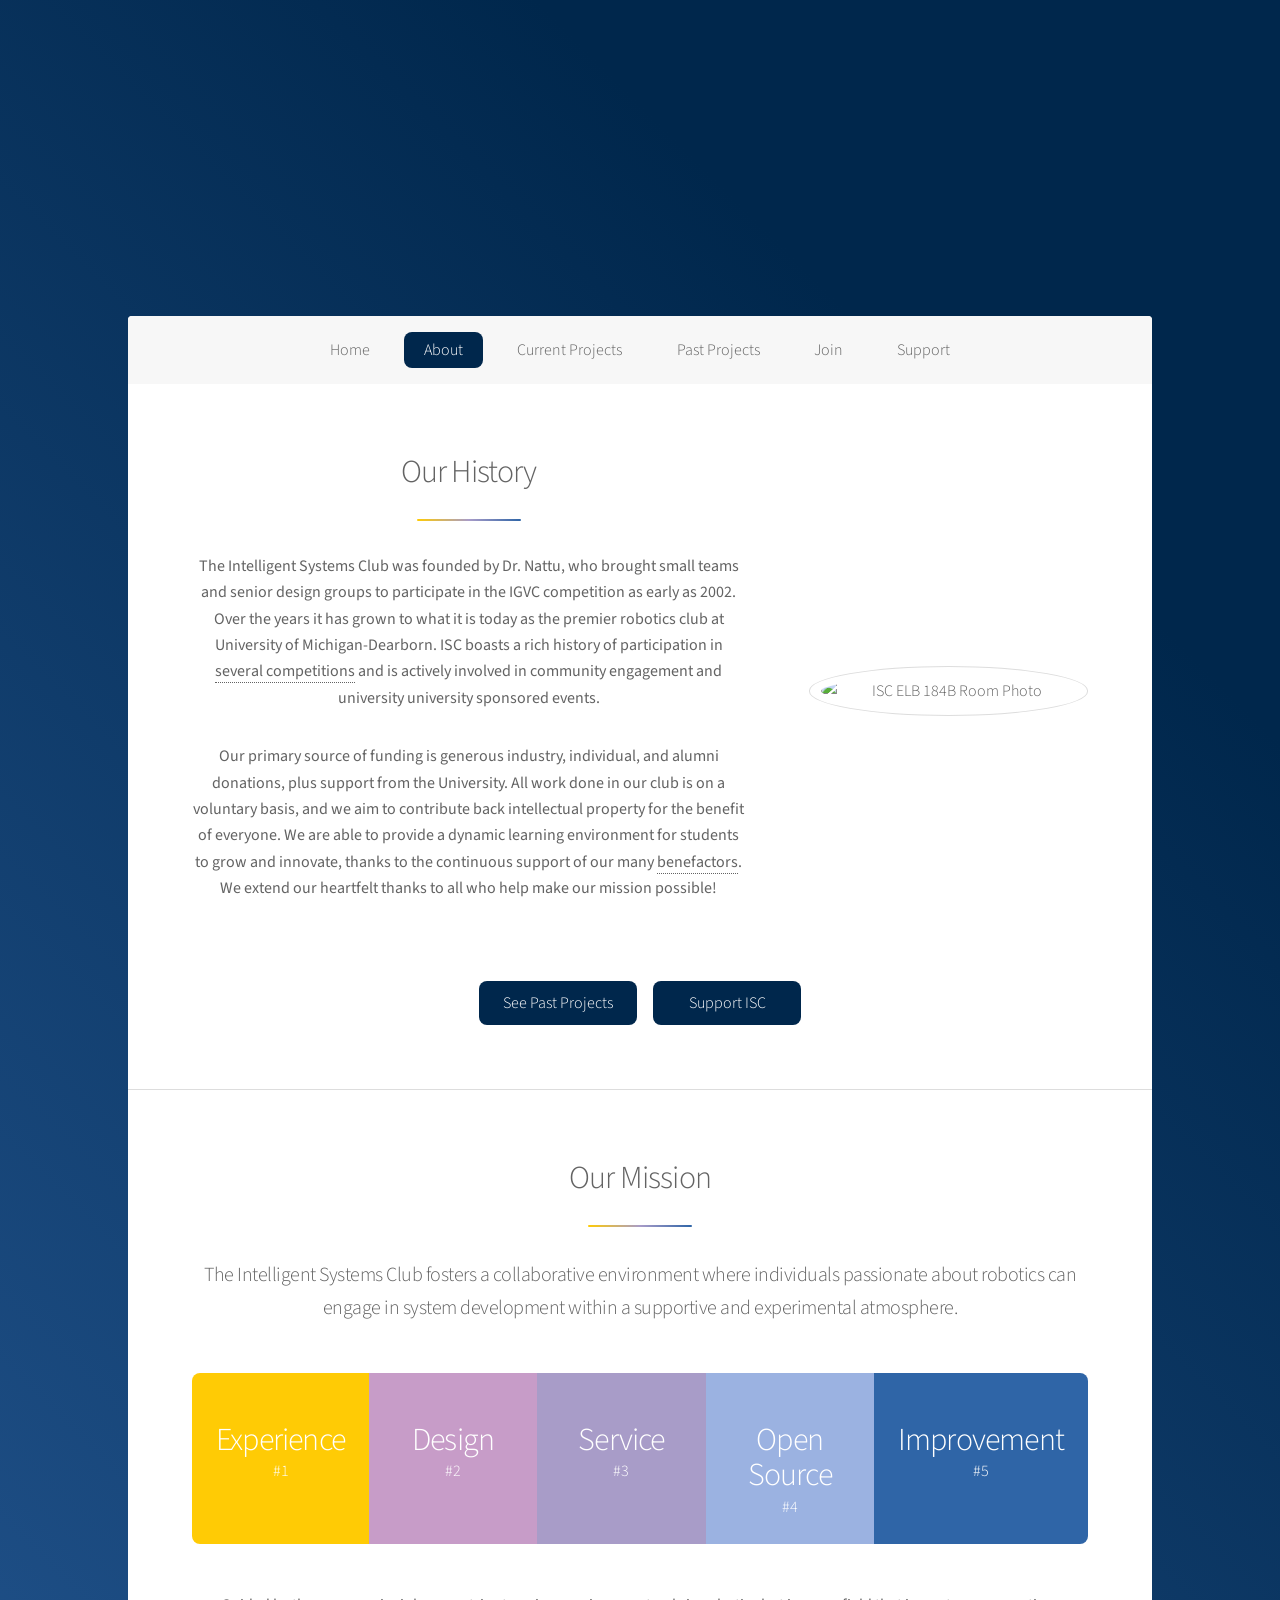
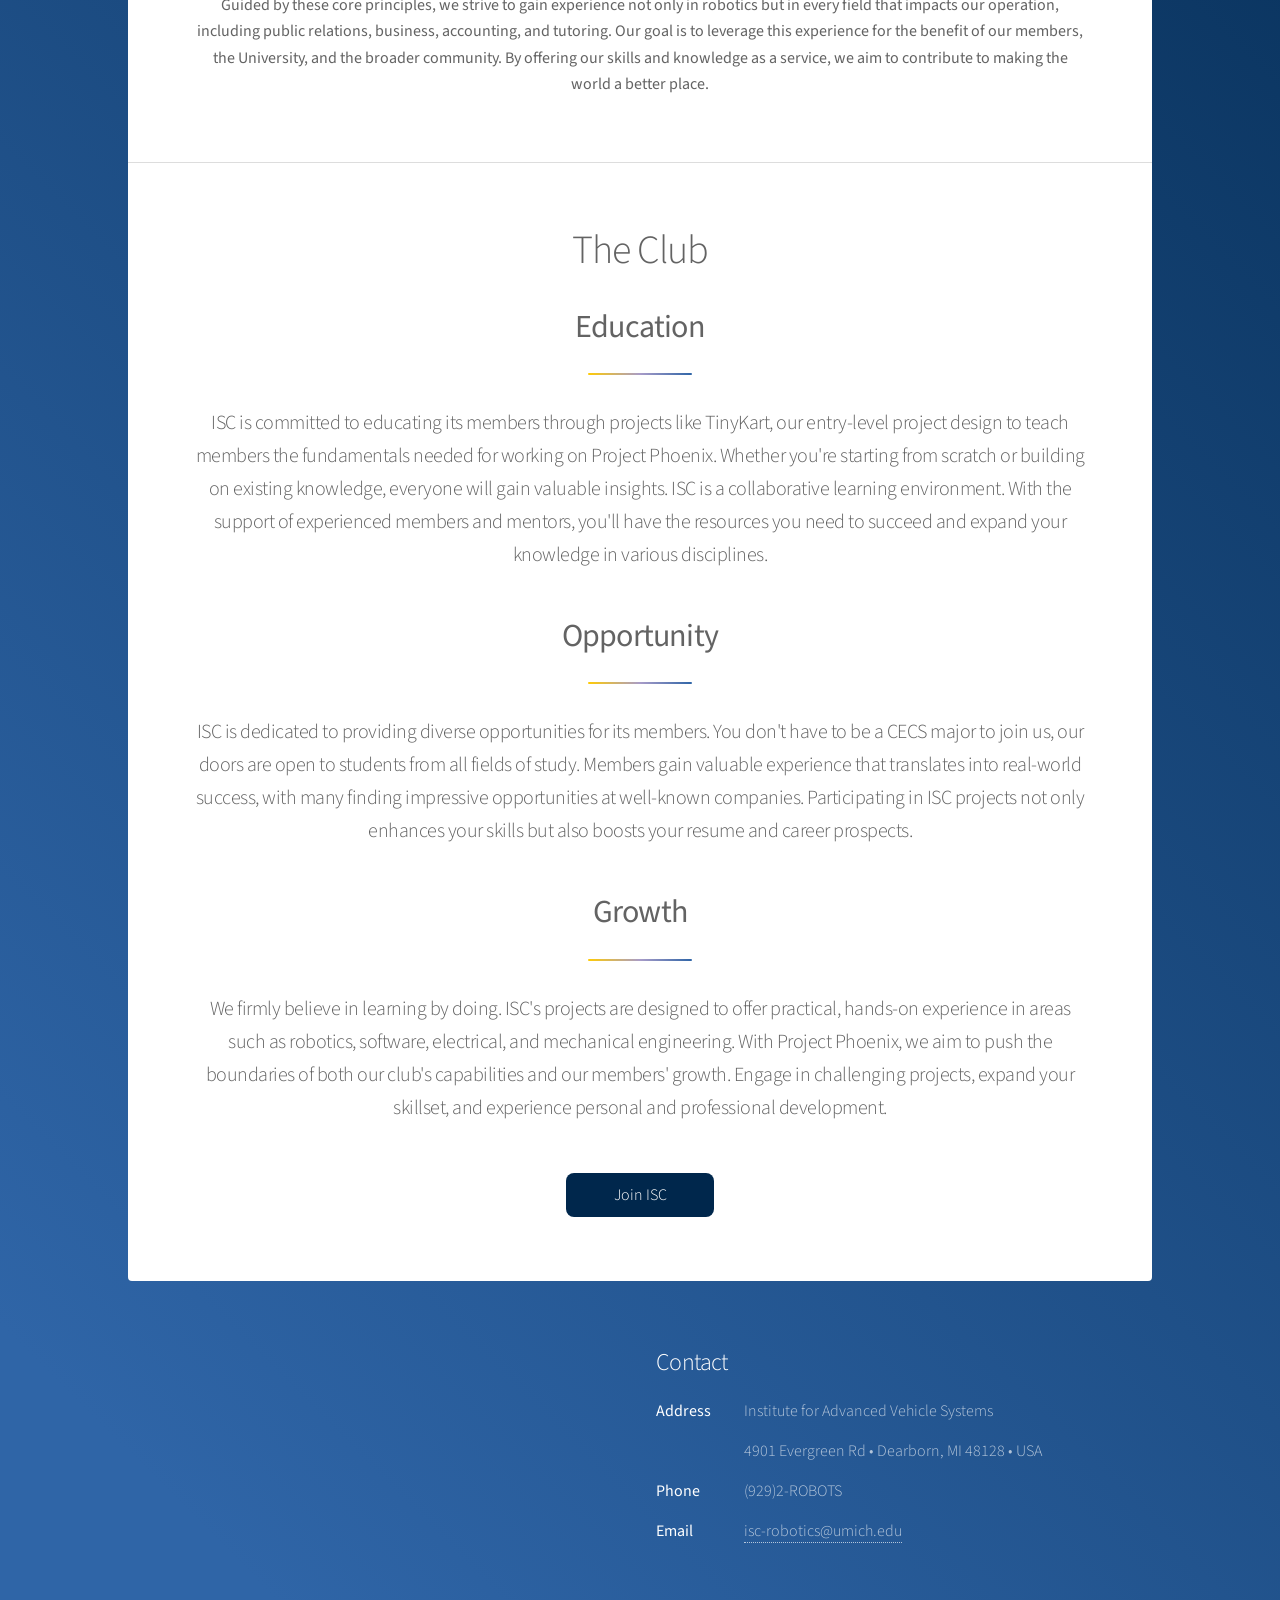
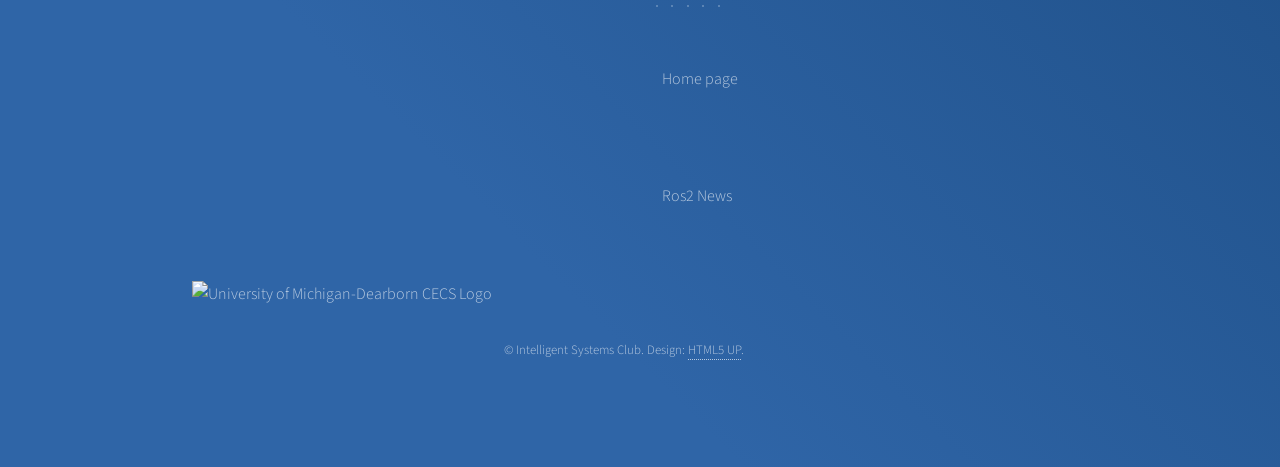
==== commit b7c6a738: "hamburger nav bar for mobile (#73) created a hamburger nav bar for mobile device." ====
--- a/about.html
+++ b/about.html
@@ -15,10 +15,12 @@
 			<!-- The sliding background images -->
 			<div class="slideshow-container">
 				<div class="slideshow">					
-					<div class="slide" style="background-image: url('images/Evan.jpg');"></div>
-					<div class="slide" style="background-image: url('images/yeti_squad.jpg');"></div>
-					<div class="slide" style="background-image: url('images/team_arms.jpg');"></div>
-					<div class="slide" style="background-image: url('images/Phoenix.jpg');"></div>
+					<div class="slide" style="background-image: url('images/DSCF8086.JPG');"></div>
+					<div class="slide" style="background-image: url('images/2015-01-12_12-33-00_714.jpg');"></div>
+					<div class="slide" style="background-image: url('images/2015-09-25 19.11.53.jpg');"></div>
+					<div class="slide" style="background-image: url('images/2015-04-29\ 09.25.54.JPG');"></div>
+					
+					
 				</div>
 			</div>
 
@@ -31,6 +33,11 @@
 					<p id="splash-text" style="white-space: pre">Sometimes the things we build are smart.</p>
 				</header>
 				<!-- Nav -->
+				<div class="hamburger">
+					<span></span>
+					<span></span>
+					<span></span>
+				</div>
 				<nav id="nav">
 					<ul>
 						<li><a href="index.html">Home</a></li>
@@ -74,7 +81,7 @@
 						</div>
 						<footer class="major">
 							<ul class="actions special">
-								
+								<li><a href="past-teams.html" class="button primary">See Past Projects</a></li>
 								<li><a href="https://leadersandbest.umich.edu/find/#!/give/basket/fund/326936" class="button primary">Support ISC</a></li>
 							</ul>
 						</footer>
@@ -220,6 +227,7 @@
 		<script src="js/breakpoints.min.js"></script>
 		<script src="js/util.js"></script>
 		<script src="js/main.js"></script>
+		<script src="js/nav.js"></script>
 		<!-- This last one is our custom script, change it if needed-->
 		<script src="js/common.js"></script>
 
--- a/sass/bin/main.css
+++ b/sass/bin/main.css
@@ -2353,6 +2353,18 @@
   overflow: hidden;
 }
 
+/* Mobile styles */
+@media only screen and (max-width: 768px) { /* Adjust breakpoint as needed */
+  .slideshow-container {
+    height: 63vh; /* Increase height on mobile, can adjust as needed */
+  }
+
+  .slide {
+    background-size: contain; /* Ensure the background covers the container */
+    background-position: center; /* Center the background image */
+  }
+}
+
 /* Keyframes for the sliding animation */
 @keyframes slideAnimation {
   0% { opacity: 0; }
@@ -2935,12 +2947,90 @@
 #nav.alt ul li a {
   font-size: 0.9em;
 }
+
+/* Hamburger menu icon */
+.hamburger {
+  display: none;
+  cursor: pointer;
+  padding: 10px;
+  position: fixed;
+  top: 0px;
+  right: 10px;
+  border-top-left-radius: 0.25em;
+  border-top-right-radius: 0.25em;
+  z-index: 10001;
+}
+
+.hamburger span {
+  display: block;
+  width: 25px;
+  height: 3px;
+  margin: 5px 0;
+  background: #000000;
+  transition: all 0.3s ease;
+}
+
+/* Mobile styles */
 @media screen and (max-width: 736px) {
   #nav {
-    display: none;
-  }
+      display: none;
+      position: fixed;
+      top: 0;
+      left: 0;
+      width: 100%;
+      height: 100%;
+      background-color: rgba(247, 247, 247, 0.95);
+      z-index: 10000;
+      padding: 60px 20px 20px;
+      overflow-y: auto;
+  }
+
+  #nav.active {
+      display: block;
+  }
+
+  #nav ul {
+      flex-direction: column;
+  }
+
+  #nav ul li {
+      display: block;
+      margin: 10px 0;
+  }
+
+  #nav ul li a {
+      display: inline;
+      padding: 10px;
+      font-size: 1.2em;
+  }
+
+  .hamburger {
+      display: block;
+      position: sticky;
+      background: #f7f7f7;
+  }
+
+  .hamburger.active {
+    display: inline;
+    position: sticky;
+    background: transparent;
+}
+
+  /* Hamburger animation */
+  .hamburger.active span:nth-child(1) {
+      transform: rotate(45deg) translate(5px, 5px);
+  }
+
+  .hamburger.active span:nth-child(2) {
+      opacity: 0;
+  }
+
+  .hamburger.active span:nth-child(3) {
+      transform: rotate(-45deg) translate(7px, -7px);
+  }
+
   #nav + #main {
-    padding-top: 0;
+      padding-top: 0; 
   }
 }
 
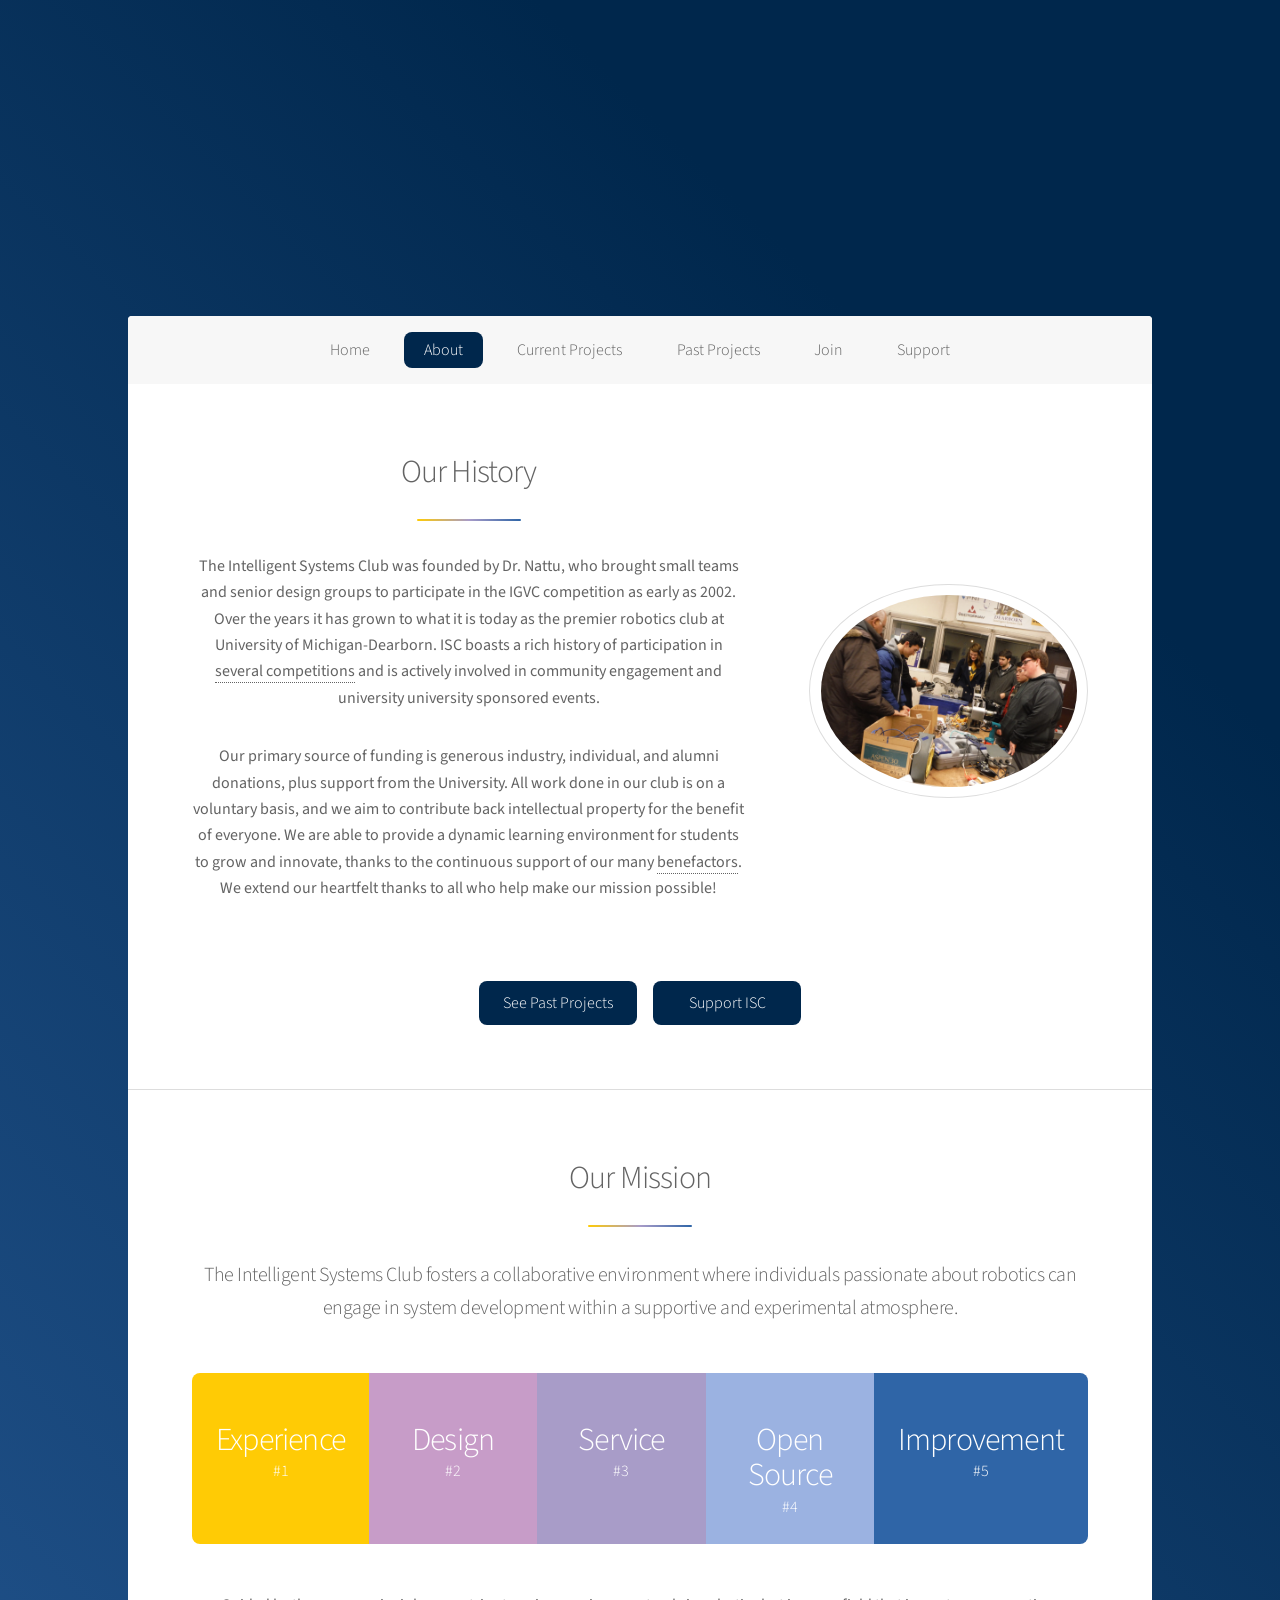
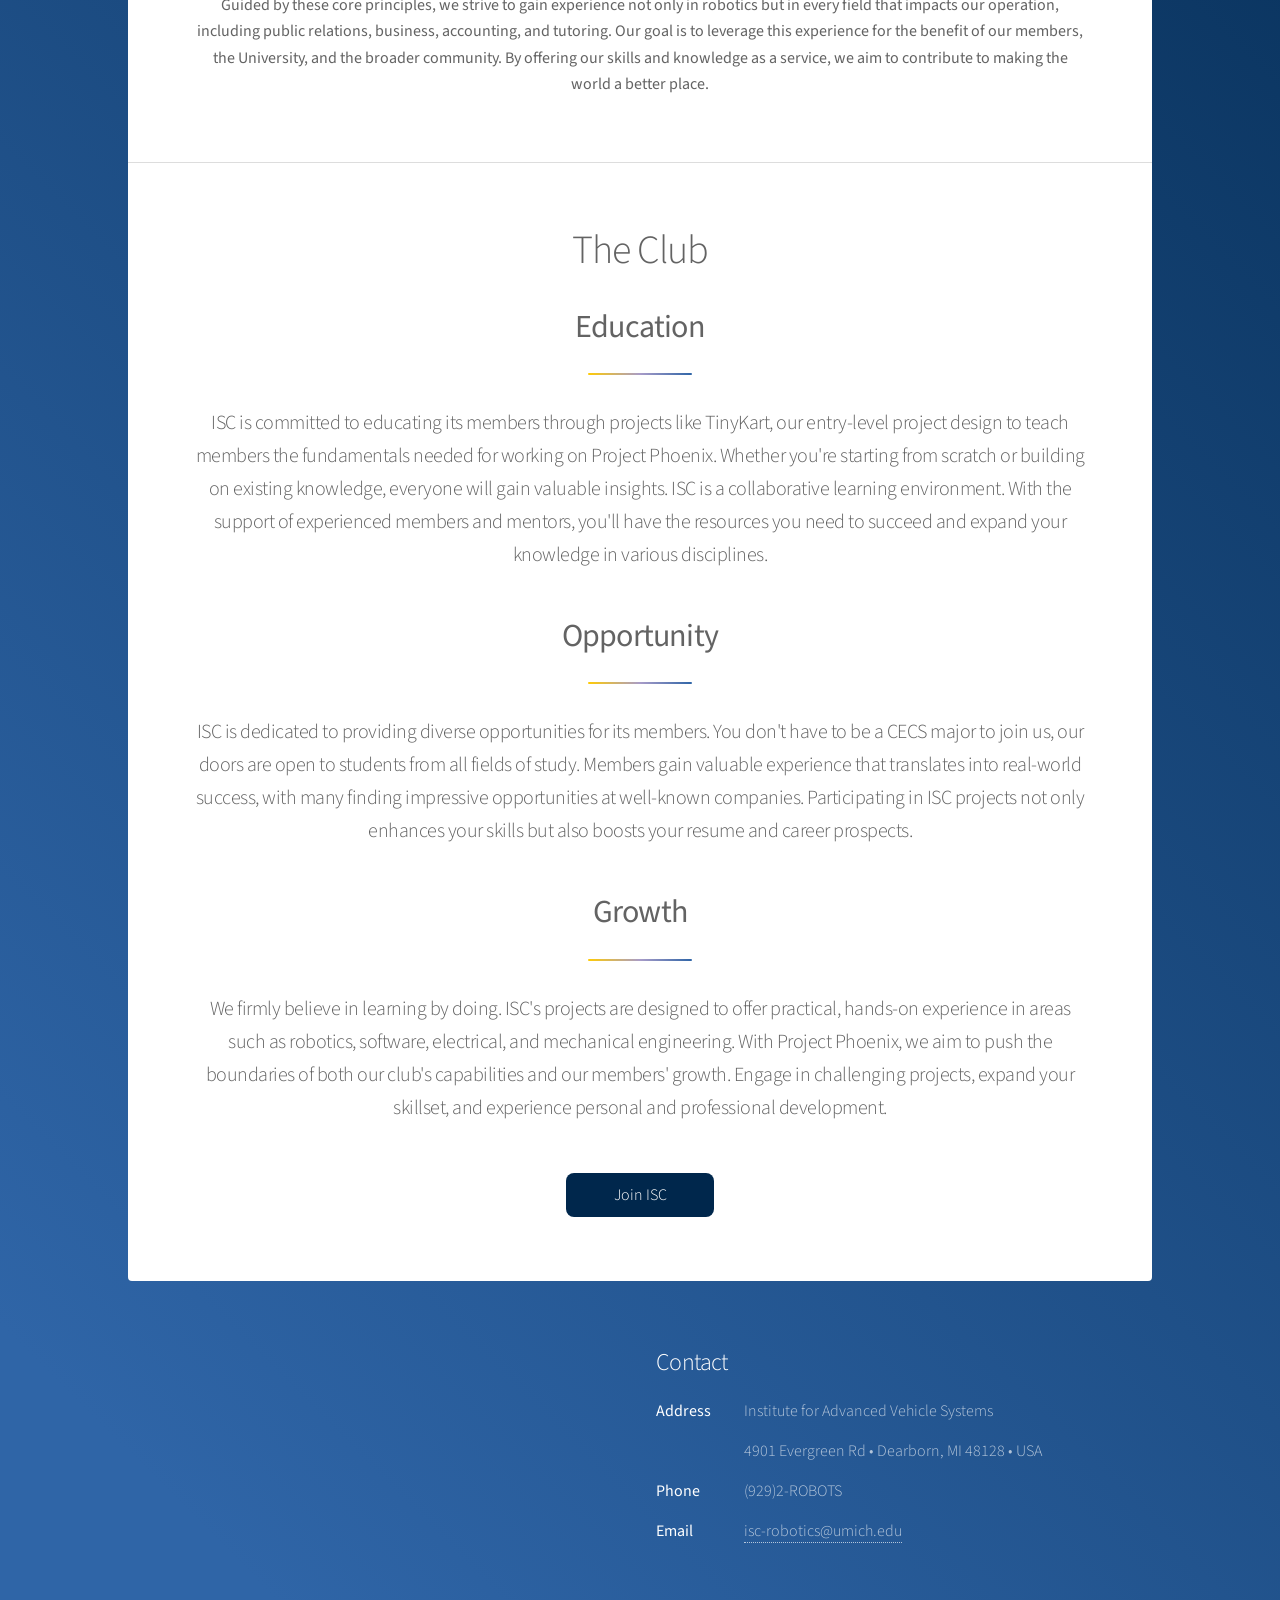
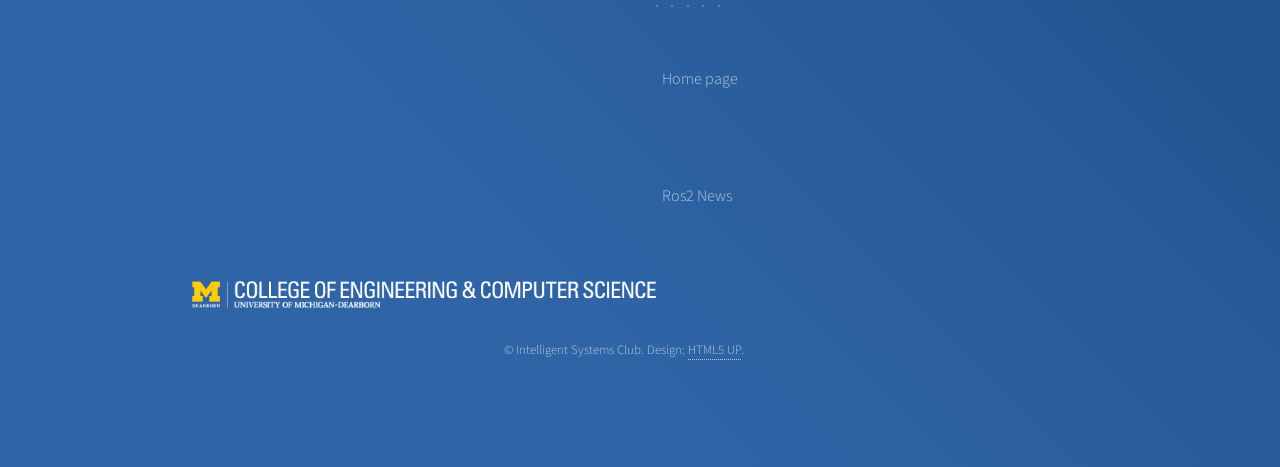
==== commit d80fc2cc: "updated general images still need to fix the banners for #74" ====
--- a/about.html
+++ b/about.html
@@ -77,7 +77,7 @@
 								</p>
 							</b>
 							</div>
-							<span class="image"><img src="images/history.jpg" alt="ISC ELB 184B Room Photo" /></span>
+							<span class="image"><img src="images/webp/history.webp" alt="images/history.jpg"alt="ISC ELB 184B Room Photo" /></span>
 						</div>
 						<footer class="major">
 							<ul class="actions special">
@@ -213,7 +213,8 @@
 						<p><li><a href="https://www.openrobotics.org/blog/tag/ROS+2" class='fas fa-robot' style='font-size:32px'></a>&nbsp;&nbsp;Ros2 News</p></li>
 					</ul>
 				</section>
-				<img src="images/CECS_marketing_white_HEX_LOGO.png" style="height: 50%; width: 50%; object-fit: contain" alt="University of Michigan-Dearborn CECS Logo"> 
+				<img src="images/webp/CECS_marketing_white_HEX_LOGO.webp" style="height: 50%; width: 50%; object-fit: contain" 
+				alt="images/CECS_marketing_white_HEX_LOGO.png" style="height: 50%; width: 50%; object-fit: contain" alt="University of Michigan-Dearborn CECS Logo"> 
 				<p class="copyright">&copy; Intelligent Systems Club. Design: <a href="https://html5up.net">HTML5 UP</a>.</p>
 			</footer>
 
